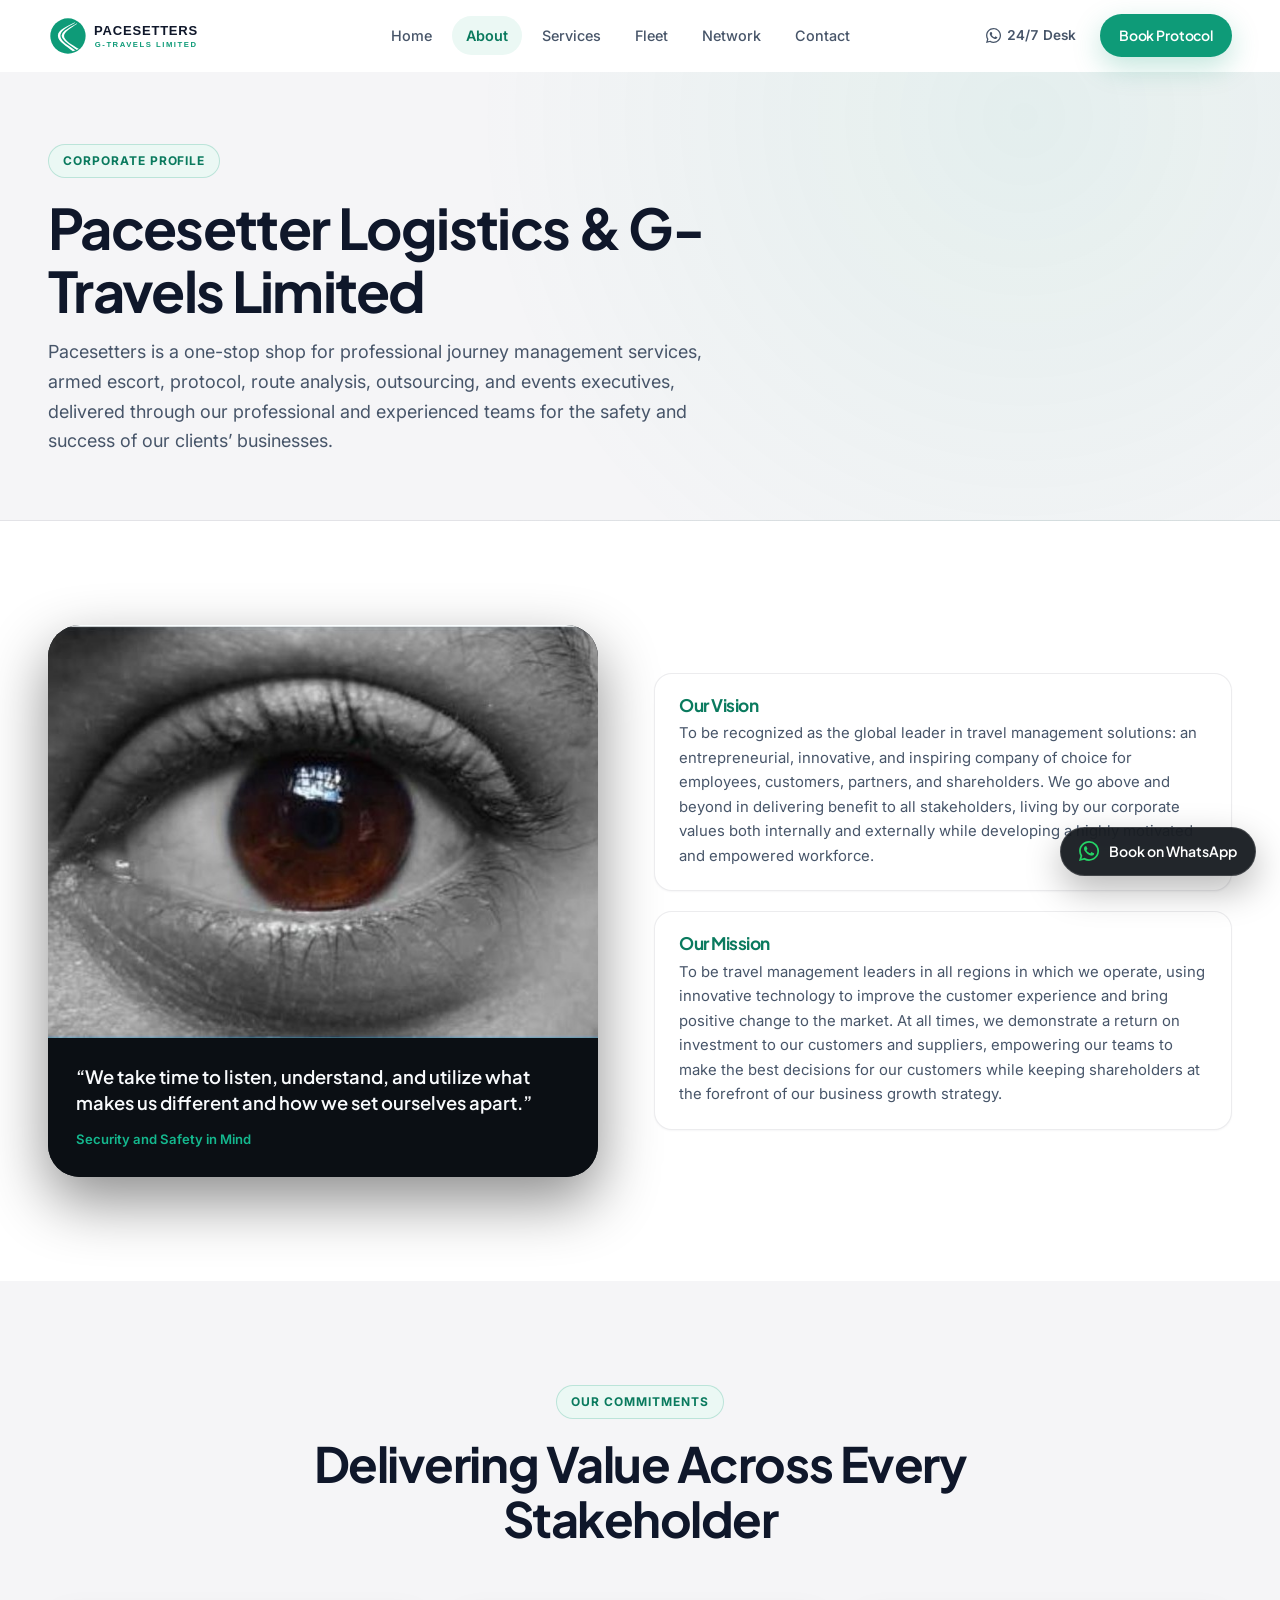
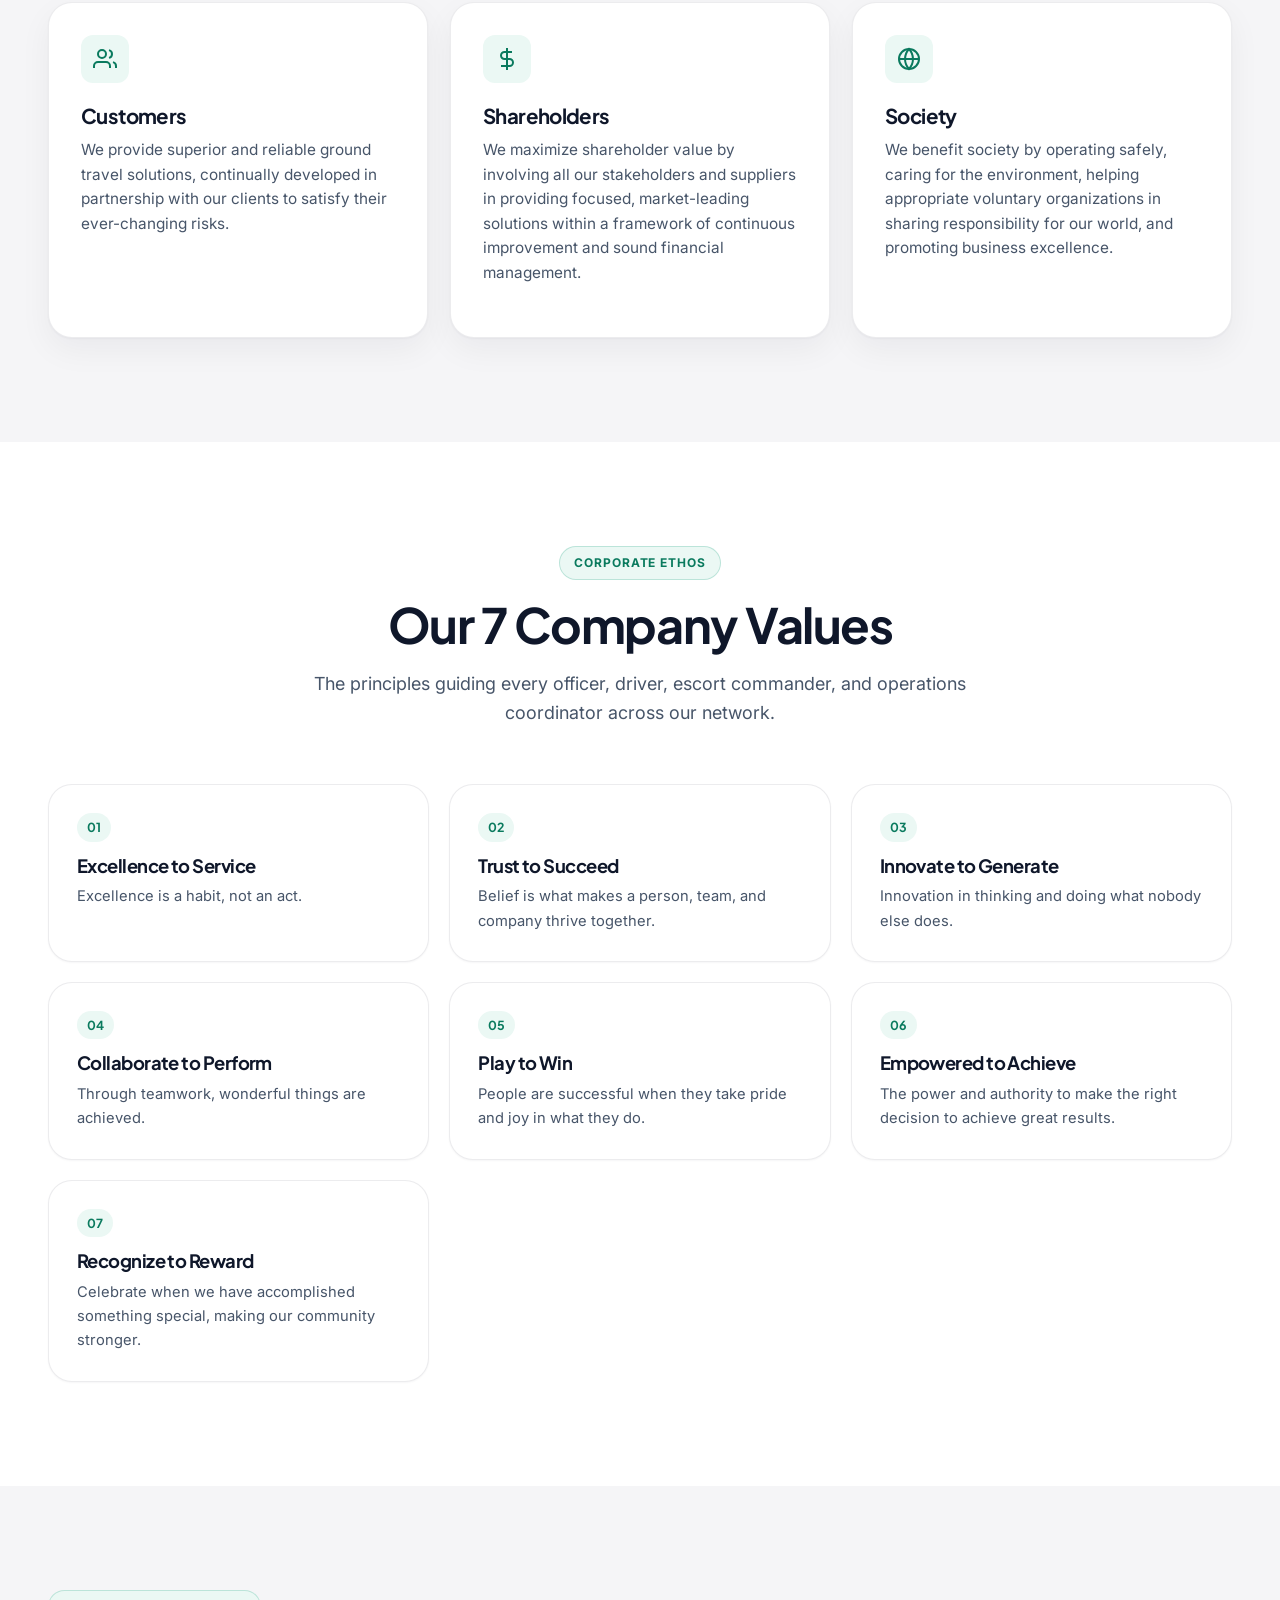
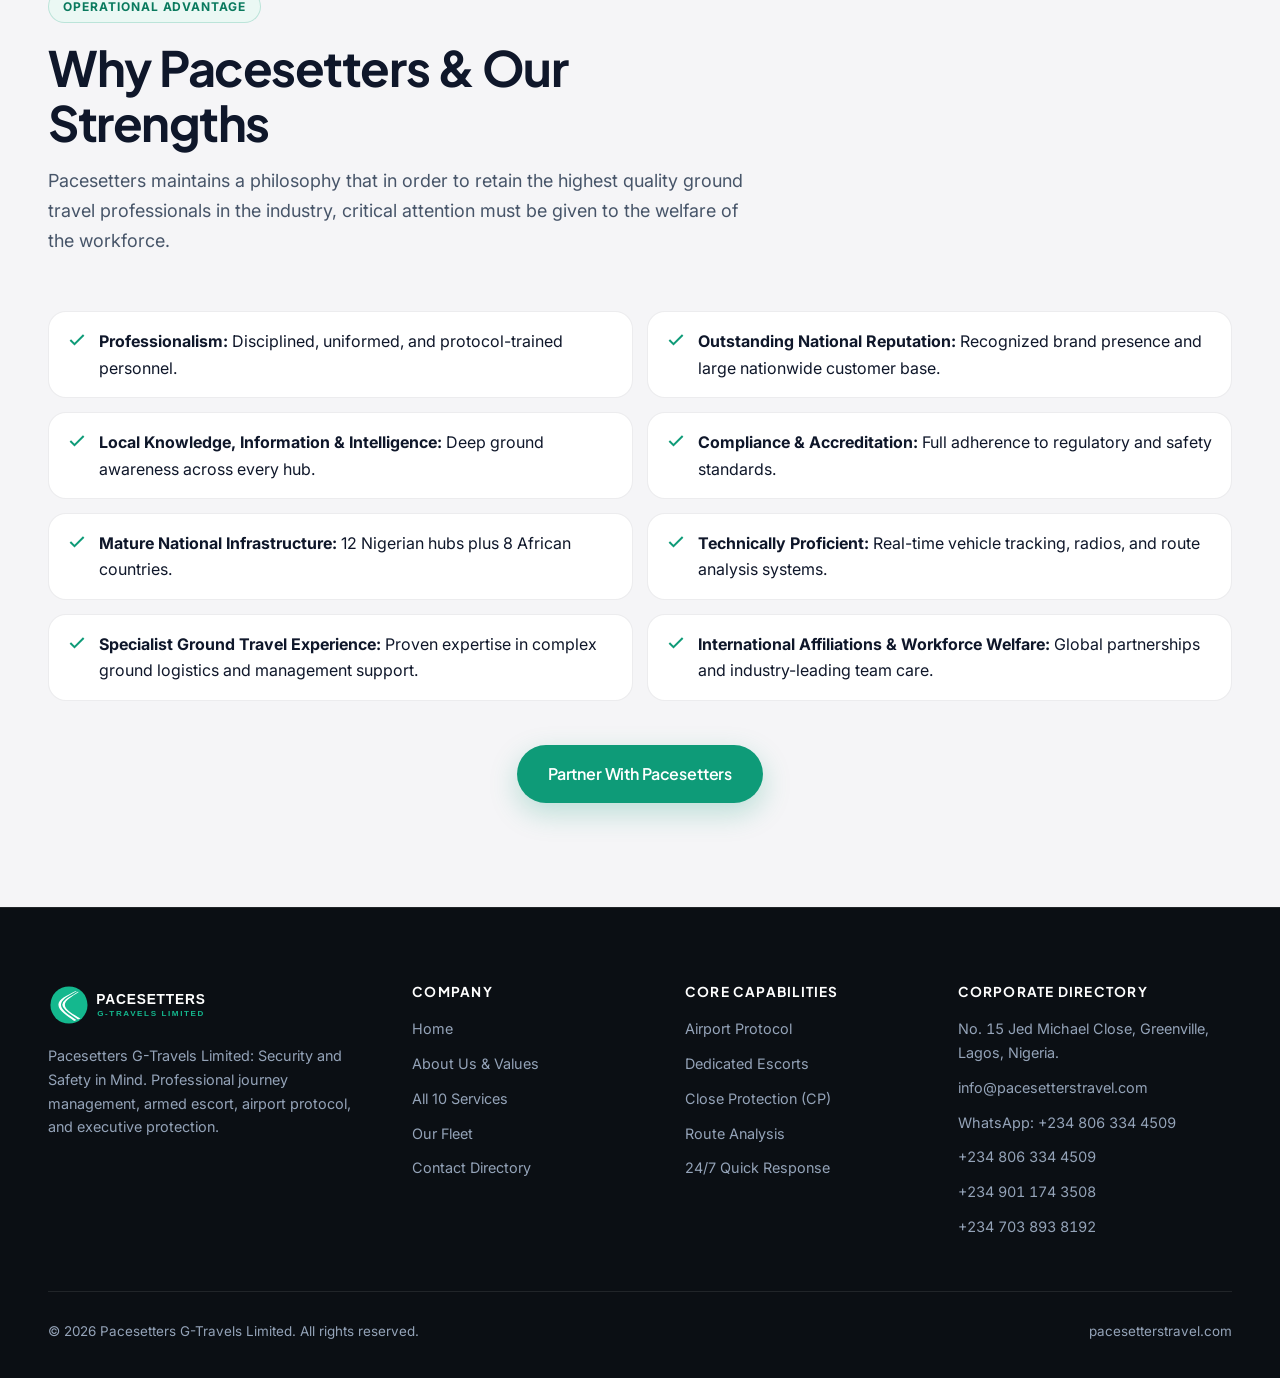
==== about.html @ 724a134c "Redesign Pacesetters G-Travels website with PDF brand assets and WhatsApp booking" ====
<!DOCTYPE html>
<html lang="en">
<head>
  <meta charset="UTF-8">
  <meta name="viewport" content="width=device-width, initial-scale=1.0">
  <title>About Us | Pacesetters G-Travels Limited</title>
  <meta name="description" content="Learn about Pacesetter Logistics & G-Travels Limited: our vision, mission, 7 company values, core strengths, and commitment to customers, shareholders, and society.">

  <link rel="preconnect" href="https://fonts.googleapis.com">
  <link rel="preconnect" href="https://fonts.gstatic.com" crossorigin>
  <link href="https://fonts.googleapis.com/css2?family=Inter:wght@400;500;600;700&family=Plus+Jakarta+Sans:wght@500;600;700;800&display=swap" rel="stylesheet">

  <link rel="stylesheet" href="style.css">
  <link rel="icon" type="image/svg+xml" href="assets/images/logo-mark.svg">
</head>
<body>

  <!-- STICKY FROSTED-GLASS NAVIGATION -->
  <header class="site-header" id="site-header">
    <div class="container nav-inner">
      <a href="index.html" class="nav-logo" aria-label="Pacesetters G-Travels Limited Home">
        <img src="assets/images/logo.svg" alt="Pacesetters G-Travels Limited" height="40">
      </a>

      <ul class="nav-menu" aria-label="Primary Navigation">
        <li><a href="index.html" class="nav-link">Home</a></li>
        <li><a href="about.html" class="nav-link active">About</a></li>
        <li><a href="services.html" class="nav-link">Services</a></li>
        <li><a href="index.html#fleet" class="nav-link">Fleet</a></li>
        <li><a href="index.html#network" class="nav-link">Network</a></li>
        <li><a href="contact.html" class="nav-link">Contact</a></li>
      </ul>

      <div class="nav-actions">
        <a href="https://wa.me/2348063344509?text=Hello%20Pacesetters%20G-Travels%2C%20I%20would%20like%20to%20book%20a%20journey%20or%20protocol%20service." target="_blank" rel="noopener noreferrer" class="nav-phone tabular-nums" aria-label="Message 24/7 Desk on WhatsApp">
          <svg width="15" height="15" viewBox="0 0 24 24" fill="currentColor" aria-hidden="true"><path d="M20.52 3.48A11.86 11.86 0 0 0 12.06 0C5.46 0 .1 5.36.1 11.96c0 2.1.55 4.16 1.6 5.97L0 24l6.24-1.64a11.94 11.94 0 0 0 5.82 1.49h.01c6.6 0 11.96-5.36 11.96-11.96 0-3.2-1.25-6.2-3.51-8.41ZM12.07 21.8h-.01a9.9 9.9 0 0 1-5.04-1.38l-.36-.21-3.7.97.99-3.61-.24-.37a9.86 9.86 0 0 1-1.52-5.24c0-5.46 4.44-9.9 9.9-9.9 2.64 0 5.13 1.03 7 2.9a9.83 9.83 0 0 1 2.9 7c0 5.46-4.45 9.9-9.92 9.9Zm5.43-7.42c-.3-.15-1.76-.87-2.04-.97-.27-.1-.47-.15-.67.15-.2.3-.77.97-.94 1.17-.17.2-.35.22-.65.07-.3-.15-1.26-.46-2.4-1.48-.89-.79-1.48-1.77-1.66-2.07-.17-.3-.02-.46.13-.61.14-.14.3-.35.45-.52.15-.18.2-.3.3-.5.1-.2.05-.37-.02-.52-.08-.15-.67-1.62-.92-2.22-.24-.58-.49-.5-.67-.51h-.57c-.2 0-.52.08-.8.37-.27.3-1.04 1.02-1.04 2.48s1.07 2.88 1.22 3.08c.15.2 2.1 3.2 5.08 4.49.71.3 1.26.49 1.69.62.71.23 1.36.2 1.87.12.57-.09 1.76-.72 2.01-1.41.25-.7.25-1.3.17-1.42-.07-.12-.27-.2-.57-.35Z"/></svg>
          <span>24/7 Desk</span>
        </a>
        <a href="contact.html#concierge" class="btn btn-primary btn-sm">Book Protocol</a>
        <button class="nav-toggle" id="nav-toggle" aria-label="Open menu" aria-expanded="false">
          <svg width="22" height="22" viewBox="0 0 24 24" fill="none" stroke="currentColor" stroke-width="2"><line x1="3" y1="6" x2="21" y2="6"/><line x1="3" y1="12" x2="21" y2="12"/><line x1="3" y1="18" x2="21" y2="18"/></svg>
        </button>
      </div>
    </div>
  </header>

  <div class="mobile-drawer" id="mobile-drawer" aria-label="Mobile Navigation">
    <ul class="mobile-nav-list">
      <li><a href="index.html">Home <span>&rarr;</span></a></li>
      <li><a href="about.html" class="active">About Us <span>&rarr;</span></a></li>
      <li><a href="services.html">All 10 Services <span>&rarr;</span></a></li>
      <li><a href="index.html#fleet">Our Fleet <span>&rarr;</span></a></li>
      <li><a href="index.html#network">Global Network <span>&rarr;</span></a></li>
      <li><a href="contact.html">Contact Directory <span>&rarr;</span></a></li>
    </ul>
    <div class="mobile-drawer-footer">
      <a href="contact.html#concierge" class="btn btn-primary btn-lg">Plan Your Journey</a>
      <a href="tel:+2348063344509" class="btn btn-secondary btn-lg tabular-nums">Call +234 806 334 4509</a>
    </div>
  </div>

  <main>
    <!-- PAGE HERO -->
    <section class="page-hero">
      <div class="container">
        <span class="eyebrow">Corporate Profile</span>
        <h1>Pacesetter Logistics &amp; G-Travels Limited</h1>
        <p>
          Pacesetters is a one-stop shop for professional journey management services, armed escort, protocol, route analysis, outsourcing, and events executives, delivered through our professional and experienced teams for the safety and success of our clients’ businesses.
        </p>
      </div>
    </section>

    <!-- VISION & MISSION SPLIT -->
    <section class="section">
      <div class="container editorial-split">
        <div class="vision-card reveal">
          <img src="assets/images/pdf/vision-eye.jpg" alt="Vigilance and Attention to Detail">
          <div class="vision-caption">
            <blockquote>“We take time to listen, understand, and utilize what makes us different and how we set ourselves apart.”</blockquote>
            <span>Security and Safety in Mind</span>
          </div>
        </div>

        <div class="pillars-list" style="margin-top:0;">
          <div class="pillar-item reveal">
            <h3>Our Vision</h3>
            <p>
              To be recognized as the global leader in travel management solutions: an entrepreneurial, innovative, and inspiring company of choice for employees, customers, partners, and shareholders. We go above and beyond in delivering benefit to all stakeholders, living by our corporate values both internally and externally while developing a highly motivated and empowered workforce.
            </p>
          </div>
          <div class="pillar-item reveal">
            <h3>Our Mission</h3>
            <p>
              To be travel management leaders in all regions in which we operate, using innovative technology to improve the customer experience and bring positive change to the market. At all times, we demonstrate a return on investment to our customers and suppliers, empowering our teams to make the best decisions for our customers while keeping shareholders at the forefront of our business growth strategy.
            </p>
          </div>
        </div>
      </div>
    </section>

    <!-- STAKEHOLDER COMMITMENTS -->
    <section class="section section-alabaster">
      <div class="container">
        <div class="section-header centered reveal">
          <span class="eyebrow">Our Commitments</span>
          <h2 class="section-title">Delivering Value Across Every Stakeholder</h2>
        </div>

        <div class="bento-grid">
          <article class="bento-card reveal">
            <div>
              <div class="bento-icon" aria-hidden="true">
                <svg width="24" height="24" viewBox="0 0 24 24" fill="none" stroke="currentColor" stroke-width="2"><path d="M17 21v-2a4 4 0 0 0-4-4H5a4 4 0 0 0-4 4v2"/><circle cx="9" cy="7" r="4"/><path d="M23 21v-2a4 4 0 0 0-3-3.87"/><path d="M16 3.13a4 4 0 0 1 0 7.75"/></svg>
              </div>
              <h3>Customers</h3>
              <p>
                We provide superior and reliable ground travel solutions, continually developed in partnership with our clients to satisfy their ever-changing risks.
              </p>
            </div>
          </article>

          <article class="bento-card reveal">
            <div>
              <div class="bento-icon" aria-hidden="true">
                <svg width="24" height="24" viewBox="0 0 24 24" fill="none" stroke="currentColor" stroke-width="2"><line x1="12" y1="1" x2="12" y2="23"/><path d="M17 5H9.5a3.5 3.5 0 0 0 0 7h5a3.5 3.5 0 0 1 0 7H6"/></svg>
              </div>
              <h3>Shareholders</h3>
              <p>
                We maximize shareholder value by involving all our stakeholders and suppliers in providing focused, market-leading solutions within a framework of continuous improvement and sound financial management.
              </p>
            </div>
          </article>

          <article class="bento-card reveal">
            <div>
              <div class="bento-icon" aria-hidden="true">
                <svg width="24" height="24" viewBox="0 0 24 24" fill="none" stroke="currentColor" stroke-width="2"><circle cx="12" cy="12" r="10"/><line x1="2" y1="12" x2="22" y2="12"/><path d="M12 2a15.3 15.3 0 0 1 4 10 15.3 15.3 0 0 1-4 10 15.3 15.3 0 0 1-4-10 15.3 15.3 0 0 1 4-10z"/></svg>
              </div>
              <h3>Society</h3>
              <p>
                We benefit society by operating safely, caring for the environment, helping appropriate voluntary organizations in sharing responsibility for our world, and promoting business excellence.
              </p>
            </div>
          </article>
        </div>
      </div>
    </section>

    <!-- OUR 7 COMPANY VALUES -->
    <section class="section">
      <div class="container">
        <div class="section-header centered reveal">
          <span class="eyebrow">Corporate Ethos</span>
          <h2 class="section-title">Our 7 Company Values</h2>
          <p class="section-lead">
            The principles guiding every officer, driver, escort commander, and operations coordinator across our network.
          </p>
        </div>

        <div class="values-grid">
          <div class="value-card reveal">
            <span class="value-num">01</span>
            <h3>Excellence to Service</h3>
            <p>Excellence is a habit, not an act.</p>
          </div>
          <div class="value-card reveal">
            <span class="value-num">02</span>
            <h3>Trust to Succeed</h3>
            <p>Belief is what makes a person, team, and company thrive together.</p>
          </div>
          <div class="value-card reveal">
            <span class="value-num">03</span>
            <h3>Innovate to Generate</h3>
            <p>Innovation in thinking and doing what nobody else does.</p>
          </div>
          <div class="value-card reveal">
            <span class="value-num">04</span>
            <h3>Collaborate to Perform</h3>
            <p>Through teamwork, wonderful things are achieved.</p>
          </div>
          <div class="value-card reveal">
            <span class="value-num">05</span>
            <h3>Play to Win</h3>
            <p>People are successful when they take pride and joy in what they do.</p>
          </div>
          <div class="value-card reveal">
            <span class="value-num">06</span>
            <h3>Empowered to Achieve</h3>
            <p>The power and authority to make the right decision to achieve great results.</p>
          </div>
          <div class="value-card reveal">
            <span class="value-num">07</span>
            <h3>Recognize to Reward</h3>
            <p>Celebrate when we have accomplished something special, making our community stronger.</p>
          </div>
        </div>
      </div>
    </section>

    <!-- OUR STRENGTHS & WHY PACESETTERS -->
    <section class="section section-alabaster">
      <div class="container">
        <div class="section-header reveal">
          <span class="eyebrow">Operational Advantage</span>
          <h2 class="section-title">Why Pacesetters &amp; Our Strengths</h2>
          <p class="section-lead">
            Pacesetters maintains a philosophy that in order to retain the highest quality ground travel professionals in the industry, critical attention must be given to the welfare of the workforce.
          </p>
        </div>

        <div class="checklist-grid">
          <div class="check-item reveal">
            <svg width="20" height="20" viewBox="0 0 24 24" fill="none" stroke="currentColor" stroke-width="2.4"><polyline points="20 6 9 17 4 12"/></svg>
            <div><strong>Professionalism:</strong> Disciplined, uniformed, and protocol-trained personnel.</div>
          </div>
          <div class="check-item reveal">
            <svg width="20" height="20" viewBox="0 0 24 24" fill="none" stroke="currentColor" stroke-width="2.4"><polyline points="20 6 9 17 4 12"/></svg>
            <div><strong>Outstanding National Reputation:</strong> Recognized brand presence and large nationwide customer base.</div>
          </div>
          <div class="check-item reveal">
            <svg width="20" height="20" viewBox="0 0 24 24" fill="none" stroke="currentColor" stroke-width="2.4"><polyline points="20 6 9 17 4 12"/></svg>
            <div><strong>Local Knowledge, Information &amp; Intelligence:</strong> Deep ground awareness across every hub.</div>
          </div>
          <div class="check-item reveal">
            <svg width="20" height="20" viewBox="0 0 24 24" fill="none" stroke="currentColor" stroke-width="2.4"><polyline points="20 6 9 17 4 12"/></svg>
            <div><strong>Compliance &amp; Accreditation:</strong> Full adherence to regulatory and safety standards.</div>
          </div>
          <div class="check-item reveal">
            <svg width="20" height="20" viewBox="0 0 24 24" fill="none" stroke="currentColor" stroke-width="2.4"><polyline points="20 6 9 17 4 12"/></svg>
            <div><strong>Mature National Infrastructure:</strong> 12 Nigerian hubs plus 8 African countries.</div>
          </div>
          <div class="check-item reveal">
            <svg width="20" height="20" viewBox="0 0 24 24" fill="none" stroke="currentColor" stroke-width="2.4"><polyline points="20 6 9 17 4 12"/></svg>
            <div><strong>Technically Proficient:</strong> Real-time vehicle tracking, radios, and route analysis systems.</div>
          </div>
          <div class="check-item reveal">
            <svg width="20" height="20" viewBox="0 0 24 24" fill="none" stroke="currentColor" stroke-width="2.4"><polyline points="20 6 9 17 4 12"/></svg>
            <div><strong>Specialist Ground Travel Experience:</strong> Proven expertise in complex ground logistics and management support.</div>
          </div>
          <div class="check-item reveal">
            <svg width="20" height="20" viewBox="0 0 24 24" fill="none" stroke="currentColor" stroke-width="2.4"><polyline points="20 6 9 17 4 12"/></svg>
            <div><strong>International Affiliations &amp; Workforce Welfare:</strong> Global partnerships and industry-leading team care.</div>
          </div>
        </div>

        <div class="section-cta-row">
          <a href="contact.html#concierge" class="btn btn-primary btn-lg">Partner With Pacesetters</a>
        </div>
      </div>
    </section>
  </main>

  <!-- FOOTER -->
  <footer class="site-footer">
    <div class="container">
      <div class="footer-grid">
        <div class="footer-brand">
          <img src="assets/images/logo-white.svg" alt="Pacesetters G-Travels Limited" height="42">
          <p>
            Pacesetters G-Travels Limited: Security and Safety in Mind. Professional journey management, armed escort, airport protocol, and executive protection.
          </p>
        </div>
        <div class="footer-col">
          <h4>Company</h4>
          <ul class="footer-links">
            <li><a href="index.html">Home</a></li>
            <li><a href="about.html">About Us &amp; Values</a></li>
            <li><a href="services.html">All 10 Services</a></li>
            <li><a href="index.html#fleet">Our Fleet</a></li>
            <li><a href="contact.html">Contact Directory</a></li>
          </ul>
        </div>
        <div class="footer-col">
          <h4>Core Capabilities</h4>
          <ul class="footer-links">
            <li><a href="services.html#meet-greet">Airport Protocol</a></li>
            <li><a href="services.html#dedicated">Dedicated Escorts</a></li>
            <li><a href="services.html#close-protection">Close Protection (CP)</a></li>
            <li><a href="services.html#route-analysis">Route Analysis</a></li>
            <li><a href="services.html#emergency">24/7 Quick Response</a></li>
          </ul>
        </div>
        <div class="footer-col">
          <h4>Corporate Directory</h4>
          <ul class="footer-links tabular-nums">
            <li>No. 15 Jed Michael Close, Greenville, Lagos, Nigeria.</li>
            <li><a href="mailto:info@pacesetterstravel.com">info@pacesetterstravel.com</a></li>
            <li><a href="https://wa.me/2348063344509?text=Hello%20Pacesetters%20G-Travels%2C%20I%20would%20like%20to%20book%20a%20journey%20or%20protocol%20service." target="_blank" rel="noopener noreferrer">WhatsApp: +234 806 334 4509</a></li>
            <li><a href="tel:+2348063344509">+234 806 334 4509</a></li>
            <li><a href="tel:+2349011743508">+234 901 174 3508</a></li>
            <li><a href="tel:+2347038938192">+234 703 893 8192</a></li>
          </ul>
        </div>
      </div>
      <div class="footer-bottom">
        <span>&copy; 2026 Pacesetters G-Travels Limited. All rights reserved.</span>
        <span>pacesetterstravel.com</span>
      </div>
    </div>
  </footer>

  <a href="https://wa.me/2348063344509?text=Hello%20Pacesetters%20G-Travels%2C%20I%20would%20like%20to%20book%20a%20journey%20or%20protocol%20service." target="_blank" rel="noopener noreferrer" class="whatsapp-float" aria-label="Book via WhatsApp on +234 806 334 4509">
    <svg width="20" height="20" viewBox="0 0 24 24" fill="currentColor" aria-hidden="true"><path d="M20.52 3.48A11.86 11.86 0 0 0 12.06 0C5.46 0 .1 5.36.1 11.96c0 2.1.55 4.16 1.6 5.97L0 24l6.24-1.64a11.94 11.94 0 0 0 5.82 1.49h.01c6.6 0 11.96-5.36 11.96-11.96 0-3.2-1.25-6.2-3.51-8.41ZM12.07 21.8h-.01a9.9 9.9 0 0 1-5.04-1.38l-.36-.21-3.7.97.99-3.61-.24-.37a9.86 9.86 0 0 1-1.52-5.24c0-5.46 4.44-9.9 9.9-9.9 2.64 0 5.13 1.03 7 2.9a9.83 9.83 0 0 1 2.9 7c0 5.46-4.45 9.9-9.92 9.9Zm5.43-7.42c-.3-.15-1.76-.87-2.04-.97-.27-.1-.47-.15-.67.15-.2.3-.77.97-.94 1.17-.17.2-.35.22-.65.07-.3-.15-1.26-.46-2.4-1.48-.89-.79-1.48-1.77-1.66-2.07-.17-.3-.02-.46.13-.61.14-.14.3-.35.45-.52.15-.18.2-.3.3-.5.1-.2.05-.37-.02-.52-.08-.15-.67-1.62-.92-2.22-.24-.58-.49-.5-.67-.51h-.57c-.2 0-.52.08-.8.37-.27.3-1.04 1.02-1.04 2.48s1.07 2.88 1.22 3.08c.15.2 2.1 3.2 5.08 4.49.71.3 1.26.49 1.69.62.71.23 1.36.2 1.87.12.57-.09 1.76-.72 2.01-1.41.25-.7.25-1.3.17-1.42-.07-.12-.27-.2-.57-.35Z"/></svg>
    <span>Book on WhatsApp</span>
  </a>

  <script src="app.js"></script>
</body>
</html>
---- style.css ----
/* ==========================================================================
   PACESETTERS G-TRAVELS LIMITED - FLAGSHIP DESIGN SYSTEM
   Apple × Google Design Philosophy: Clarity, Deference, Precision, Depth
   ========================================================================== */

:root {
  /* Light Surfaces */
  --bg-white: #ffffff;
  --bg-alabaster: #f5f5f7;
  --bg-subtle: #f8fafc;
  --bg-card: #ffffff;

  /* Dark Obsidian Surfaces (Fleet Showroom & Footer) */
  --bg-obsidian: #0b0f14;
  --bg-obsidian-elevated: #121821;
  --bg-obsidian-card: #151c27;

  /* Signature Pacesetters Emerald Teal (from Brand Emblem) */
  --brand: #0e9b78;
  --brand-dark: #0a7a5e;
  --brand-deeper: #064e3b;
  --brand-light: #14b88e;
  --brand-tint: #ebf8f4;
  --brand-tint-strong: #d5f2e9;
  --brand-border: rgba(14, 155, 120, 0.22);
  --brand-glow: rgba(14, 155, 120, 0.18);

  /* Ink & Typography */
  --ink-primary: #0f172a;
  --ink-secondary: #475569;
  --ink-muted: #64748b;
  --ink-on-dark: #f8fafc;
  --ink-on-dark-muted: #94a3b8;

  /* Hairlines & Borders */
  --border-light: rgba(15, 23, 42, 0.08);
  --border-light-strong: rgba(15, 23, 42, 0.14);
  --border-dark: rgba(255, 255, 255, 0.09);
  --border-dark-strong: rgba(255, 255, 255, 0.16);

  /* Typography Stacks */
  --font-display: 'Plus Jakarta Sans', -apple-system, BlinkMacSystemFont, 'SF Pro Display', 'Segoe UI', sans-serif;
  --font-sans: 'Inter', -apple-system, BlinkMacSystemFont, 'SF Pro Text', 'Segoe UI', sans-serif;

  /* Layout & Radii */
  --container-max: 1240px;
  --nav-height: 72px;
  --radius-xs: 8px;
  --radius-sm: 12px;
  --radius-md: 18px;
  --radius-lg: 24px;
  --radius-xl: 32px;
  --radius-pill: 9999px;

  /* Elevation Shadows */
  --shadow-xs: 0 1px 2px rgba(15, 23, 42, 0.04);
  --shadow-card: 0 1px 2px rgba(15, 23, 42, 0.04), 0 12px 32px rgba(15, 23, 42, 0.05);
  --shadow-card-hover: 0 4px 12px rgba(15, 23, 42, 0.06), 0 24px 48px rgba(15, 23, 42, 0.09);
  --shadow-obsidian: 0 24px 60px rgba(0, 0, 0, 0.45);
  --shadow-brand: 0 10px 28px rgba(14, 155, 120, 0.25);

  /* Motion */
  --ease-apple: cubic-bezier(0.16, 1, 0.3, 1);
  --transition-fast: 0.18s var(--ease-apple);
  --transition-base: 0.32s var(--ease-apple);
  --transition-slow: 0.55s var(--ease-apple);
}

/* Reset & Base */
*,
*::before,
*::after {
  box-sizing: border-box;
  margin: 0;
  padding: 0;
}

html {
  scroll-behavior: smooth;
  font-size: 16px;
  background-color: var(--bg-white);
  color: var(--ink-primary);
  -webkit-font-smoothing: antialiased;
  -moz-osx-font-smoothing: grayscale;
  text-rendering: optimizeLegibility;
}

body {
  font-family: var(--font-sans);
  line-height: 1.65;
  color: var(--ink-primary);
  background-color: var(--bg-white);
  overflow-x: hidden;
}

body.modal-open,
body.nav-open {
  overflow: hidden;
}

img {
  display: block;
  max-width: 100%;
}

a {
  color: inherit;
  text-decoration: none;
}

button,
input,
select,
textarea {
  font-family: inherit;
}

h1, h2, h3, h4, h5 {
  font-family: var(--font-display);
  font-weight: 700;
  line-height: 1.12;
  letter-spacing: -0.03em;
  color: var(--ink-primary);
}

.tabular-nums {
  font-variant-numeric: tabular-nums;
}

.container {
  width: 100%;
  max-width: var(--container-max);
  margin: 0 auto;
  padding: 0 28px;
}

.section {
  padding: 104px 0;
  position: relative;
}

.section-alabaster {
  background-color: var(--bg-alabaster);
}

.section-obsidian {
  background-color: var(--bg-obsidian);
  color: var(--ink-on-dark);
}

.section-obsidian h1,
.section-obsidian h2,
.section-obsidian h3,
.section-obsidian h4 {
  color: var(--ink-on-dark);
}

/* Section Headers */
.section-header {
  max-width: 720px;
  margin-bottom: 56px;
}

.section-header.centered {
  margin-left: auto;
  margin-right: auto;
  text-align: center;
}

.eyebrow {
  display: inline-flex;
  align-items: center;
  gap: 8px;
  padding: 6px 14px;
  border-radius: var(--radius-pill);
  background-color: var(--brand-tint);
  border: 1px solid var(--brand-border);
  color: var(--brand-dark);
  font-size: 0.75rem;
  font-weight: 700;
  letter-spacing: 0.08em;
  text-transform: uppercase;
  margin-bottom: 18px;
}

.section-obsidian .eyebrow {
  background-color: rgba(20, 184, 142, 0.12);
  border-color: rgba(20, 184, 142, 0.28);
  color: var(--brand-light);
}

.eyebrow-dot {
  width: 7px;
  height: 7px;
  border-radius: 50%;
  background-color: var(--brand);
  box-shadow: 0 0 0 3px rgba(14, 155, 120, 0.2);
}

.section-title {
  font-size: clamp(2rem, 3.8vw, 3.1rem);
  margin-bottom: 16px;
}

.section-lead {
  font-size: 1.125rem;
  line-height: 1.65;
  color: var(--ink-secondary);
}

.section-obsidian .section-lead {
  color: var(--ink-on-dark-muted);
}

/* Buttons */
.btn {
  display: inline-flex;
  align-items: center;
  justify-content: center;
  gap: 9px;
  font-family: var(--font-display);
  font-weight: 600;
  font-size: 0.95rem;
  letter-spacing: -0.01em;
  padding: 13px 24px;
  border-radius: var(--radius-pill);
  border: 1px solid transparent;
  cursor: pointer;
  transition: transform var(--transition-fast), background-color var(--transition-fast), box-shadow var(--transition-fast), border-color var(--transition-fast), color var(--transition-fast);
  white-space: nowrap;
}

.btn:active {
  transform: scale(0.98);
}

.btn-sm {
  padding: 9px 18px;
  font-size: 0.875rem;
}

.btn-lg {
  padding: 15px 30px;
  font-size: 1rem;
}

.btn-primary {
  background-color: var(--brand);
  color: #ffffff;
  box-shadow: var(--shadow-brand);
}

.btn-primary:hover {
  background-color: var(--brand-dark);
  transform: translateY(-1px);
  box-shadow: 0 14px 32px rgba(14, 155, 120, 0.32);
}

.btn-secondary {
  background-color: var(--bg-white);
  color: var(--ink-primary);
  border-color: var(--border-light-strong);
  box-shadow: var(--shadow-xs);
}

.btn-secondary:hover {
  background-color: var(--bg-alabaster);
  border-color: rgba(15, 23, 42, 0.24);
  transform: translateY(-1px);
}

.btn-ghost-dark {
  background-color: rgba(255, 255, 255, 0.08);
  color: #ffffff;
  border-color: rgba(255, 255, 255, 0.16);
}

.btn-ghost-dark:hover {
  background-color: rgba(255, 255, 255, 0.14);
  border-color: rgba(255, 255, 255, 0.28);
}

/* ==========================================================================
   APPLE FROSTED-GLASS NAVIGATION
   ========================================================================== */
.site-header {
  position: sticky;
  top: 0;
  z-index: 900;
  height: var(--nav-height);
  background-color: rgba(255, 255, 255, 0.82);
  backdrop-filter: blur(20px) saturate(180%);
  -webkit-backdrop-filter: blur(20px) saturate(180%);
  border-bottom: 1px solid transparent;
  transition: background-color var(--transition-base), border-color var(--transition-base), box-shadow var(--transition-base);
}

.site-header.scrolled {
  background-color: rgba(255, 255, 255, 0.92);
  border-bottom-color: var(--border-light);
  box-shadow: 0 4px 24px rgba(15, 23, 42, 0.04);
}

.nav-inner {
  height: 100%;
  display: flex;
  align-items: center;
  justify-content: space-between;
  gap: 24px;
}

.nav-logo {
  display: inline-flex;
  align-items: center;
  flex-shrink: 0;
}

.nav-logo img {
  height: 40px;
  width: auto;
}

.nav-menu {
  display: flex;
  align-items: center;
  list-style: none;
  gap: 6px;
}

.nav-link {
  display: inline-flex;
  align-items: center;
  padding: 8px 14px;
  border-radius: var(--radius-pill);
  font-size: 0.9rem;
  font-weight: 500;
  color: var(--ink-secondary);
  transition: color var(--transition-fast), background-color var(--transition-fast);
}

.nav-link:hover {
  color: var(--ink-primary);
  background-color: rgba(15, 23, 42, 0.04);
}

.nav-link.active {
  color: var(--brand-dark);
  background-color: var(--brand-tint);
  font-weight: 600;
}

.nav-actions {
  display: flex;
  align-items: center;
  gap: 12px;
}

.nav-phone {
  display: inline-flex;
  align-items: center;
  gap: 6px;
  font-size: 0.85rem;
  font-weight: 600;
  color: var(--ink-secondary);
  padding: 8px 12px;
  border-radius: var(--radius-pill);
  transition: color var(--transition-fast), background-color var(--transition-fast);
}

.nav-phone:hover {
  color: var(--brand-dark);
  background-color: var(--brand-tint);
}

.nav-toggle {
  display: none;
  width: 42px;
  height: 42px;
  border-radius: var(--radius-sm);
  border: 1px solid var(--border-light-strong);
  background: var(--bg-white);
  color: var(--ink-primary);
  align-items: center;
  justify-content: center;
  cursor: pointer;
}

/* Mobile Drawer */
.mobile-drawer {
  display: none;
  position: fixed;
  inset: var(--nav-height) 0 0 0;
  z-index: 890;
  background-color: rgba(255, 255, 255, 0.98);
  backdrop-filter: blur(24px);
  padding: 28px;
  flex-direction: column;
  justify-content: space-between;
  border-top: 1px solid var(--border-light);
}

.mobile-drawer.open {
  display: flex;
}

.mobile-nav-list {
  list-style: none;
  display: flex;
  flex-direction: column;
  gap: 8px;
}

.mobile-nav-list a {
  display: flex;
  align-items: center;
  justify-content: space-between;
  padding: 16px 18px;
  border-radius: var(--radius-md);
  font-family: var(--font-display);
  font-size: 1.2rem;
  font-weight: 600;
  color: var(--ink-primary);
  background-color: var(--bg-alabaster);
}

.mobile-nav-list a.active {
  background-color: var(--brand-tint);
  color: var(--brand-dark);
}

.mobile-drawer-footer {
  display: flex;
  flex-direction: column;
  gap: 12px;
  padding-top: 20px;
  border-top: 1px solid var(--border-light);
}

/* ==========================================================================
   HERO SECTION (HOME)
   ========================================================================== */
.hero {
  padding: 64px 0 88px;
  background: radial-gradient(circle at 82% 20%, rgba(14, 155, 120, 0.08) 0%, rgba(255, 255, 255, 0) 52%),
              linear-gradient(180deg, #ffffff 0%, #f9fbfb 100%);
  border-bottom: 1px solid var(--border-light);
  overflow: hidden;
}

.hero-grid {
  display: grid;
  grid-template-columns: 1.08fr 0.92fr;
  gap: 56px;
  align-items: center;
}

.hero-title {
  font-size: clamp(2.75rem, 5.2vw, 4.4rem);
  font-weight: 800;
  letter-spacing: -0.04em;
  line-height: 1.04;
  margin-bottom: 22px;
  color: var(--ink-primary);
}

.hero-title .accent {
  color: var(--brand);
}

.hero-subtitle {
  font-size: 1.18rem;
  line-height: 1.65;
  color: var(--ink-secondary);
  max-width: 560px;
  margin-bottom: 34px;
}

.hero-actions {
  display: flex;
  flex-wrap: wrap;
  gap: 14px;
  margin-bottom: 44px;
}

.hero-metrics {
  display: grid;
  grid-template-columns: repeat(4, minmax(0, 1fr));
  gap: 20px;
  padding-top: 28px;
  border-top: 1px solid var(--border-light);
}

.metric-value {
  display: block;
  font-family: var(--font-display);
  font-size: 1.65rem;
  font-weight: 800;
  letter-spacing: -0.03em;
  color: var(--ink-primary);
}

.metric-label {
  display: block;
  font-size: 0.8rem;
  font-weight: 500;
  color: var(--ink-muted);
  margin-top: 2px;
}

/* Hero Visual Showcase */
.hero-stage {
  position: relative;
  border-radius: var(--radius-xl);
  background: radial-gradient(circle at 50% 35%, #126b55 0%, #0b2922 48%, #0b0f14 100%);
  min-height: 540px;
  display: flex;
  align-items: flex-end;
  justify-content: center;
  overflow: hidden;
  box-shadow: var(--shadow-obsidian);
  border: 1px solid rgba(255, 255, 255, 0.12);
}

.hero-stage::before {
  content: '';
  position: absolute;
  inset: 0;
  background: radial-gradient(circle at 75% 18%, rgba(20, 184, 142, 0.25), transparent 55%);
  pointer-events: none;
}

.hero-stage-img {
  position: relative;
  z-index: 2;
  width: 96%;
  max-height: 510px;
  object-fit: contain;
  object-position: bottom center;
  filter: drop-shadow(0 18px 36px rgba(0, 0, 0, 0.45));
}

.hero-stage-badge {
  position: absolute;
  top: 22px;
  left: 22px;
  z-index: 3;
  display: inline-flex;
  align-items: center;
  gap: 8px;
  padding: 8px 14px;
  border-radius: var(--radius-pill);
  background: rgba(11, 15, 20, 0.68);
  backdrop-filter: blur(14px);
  border: 1px solid rgba(255, 255, 255, 0.14);
  color: #ffffff;
  font-size: 0.78rem;
  font-weight: 600;
}

.hero-stage-chip {
  position: absolute;
  bottom: 20px;
  left: 20px;
  right: 20px;
  z-index: 3;
  display: flex;
  align-items: center;
  justify-content: space-between;
  gap: 16px;
  padding: 16px 20px;
  border-radius: var(--radius-md);
  background: rgba(11, 15, 20, 0.78);
  backdrop-filter: blur(18px) saturate(160%);
  border: 1px solid rgba(255, 255, 255, 0.14);
  color: #ffffff;
}

.hero-stage-chip h4 {
  color: #ffffff;
  font-size: 0.98rem;
  margin-bottom: 2px;
}

.hero-stage-chip p {
  font-size: 0.82rem;
  color: #cbd5e1;
}

.chip-status {
  padding: 6px 12px;
  border-radius: var(--radius-pill);
  background: rgba(20, 184, 142, 0.18);
  border: 1px solid rgba(20, 184, 142, 0.35);
  color: #6ee7b7;
  font-size: 0.75rem;
  font-weight: 700;
  white-space: nowrap;
}

/* ==========================================================================
   CLIENTELE STRIP
   ========================================================================== */
.clientele-bar {
  padding: 36px 0;
  background-color: var(--bg-alabaster);
  border-bottom: 1px solid var(--border-light);
}

.clientele-inner {
  display: flex;
  flex-direction: column;
  align-items: center;
  gap: 20px;
}

.clientele-label {
  font-size: 0.76rem;
  font-weight: 700;
  text-transform: uppercase;
  letter-spacing: 0.12em;
  color: var(--ink-muted);
}

.clientele-list {
  display: flex;
  flex-wrap: wrap;
  justify-content: center;
  gap: 12px 18px;
}

.client-pill {
  padding: 9px 18px;
  border-radius: var(--radius-pill);
  background-color: var(--bg-white);
  border: 1px solid var(--border-light);
  box-shadow: var(--shadow-xs);
  font-family: var(--font-display);
  font-size: 0.88rem;
  font-weight: 600;
  color: var(--ink-primary);
  letter-spacing: -0.01em;
}

/* ==========================================================================
   BENTO SERVICES GRID
   ========================================================================== */
.bento-grid {
  display: grid;
  grid-template-columns: repeat(12, minmax(0, 1fr));
  gap: 22px;
}

.bento-card {
  grid-column: span 4;
  background-color: var(--bg-white);
  border: 1px solid var(--border-light);
  border-radius: var(--radius-lg);
  padding: 32px;
  box-shadow: var(--shadow-card);
  display: flex;
  flex-direction: column;
  justify-content: space-between;
  transition: transform var(--transition-base), box-shadow var(--transition-base), border-color var(--transition-base);
}

.bento-card.span-6 {
  grid-column: span 6;
}

.bento-card.span-12 {
  grid-column: span 12;
}

.bento-card:hover {
  transform: translateY(-4px);
  box-shadow: var(--shadow-card-hover);
  border-color: var(--brand-border);
}

.bento-icon {
  width: 48px;
  height: 48px;
  border-radius: var(--radius-sm);
  background-color: var(--brand-tint);
  color: var(--brand-dark);
  display: inline-flex;
  align-items: center;
  justify-content: center;
  margin-bottom: 22px;
}

.bento-card h3 {
  font-size: 1.28rem;
  margin-bottom: 10px;
}

.bento-card p {
  font-size: 0.96rem;
  color: var(--ink-secondary);
  line-height: 1.6;
  margin-bottom: 20px;
}

.bento-points {
  list-style: none;
  display: flex;
  flex-direction: column;
  gap: 8px;
  margin-bottom: 24px;
}

.bento-points li {
  display: flex;
  align-items: flex-start;
  gap: 9px;
  font-size: 0.875rem;
  color: var(--ink-secondary);
}

.bento-points svg {
  color: var(--brand);
  flex-shrink: 0;
  margin-top: 3px;
}

.bento-footer {
  padding-top: 16px;
  border-top: 1px solid var(--border-light);
  display: flex;
  align-items: center;
  justify-content: space-between;
}

.text-link-btn {
  display: inline-flex;
  align-items: center;
  gap: 6px;
  background: none;
  border: none;
  color: var(--brand-dark);
  font-family: var(--font-display);
  font-size: 0.9rem;
  font-weight: 600;
  cursor: pointer;
  padding: 0;
  transition: gap var(--transition-fast), color var(--transition-fast);
}

.text-link-btn:hover {
  color: var(--brand);
  gap: 10px;
}

.section-cta-row {
  margin-top: 44px;
  display: flex;
  justify-content: center;
}

/* ==========================================================================
   OBSIDIAN FLEET SHOWROOM
   ========================================================================== */
.fleet-controls {
  display: flex;
  flex-wrap: wrap;
  justify-content: center;
  gap: 10px;
  margin-bottom: 42px;
}

.filter-pill {
  padding: 10px 20px;
  border-radius: var(--radius-pill);
  border: 1px solid var(--border-dark-strong);
  background-color: rgba(255, 255, 255, 0.04);
  color: var(--ink-on-dark-muted);
  font-family: var(--font-display);
  font-size: 0.88rem;
  font-weight: 600;
  cursor: pointer;
  transition: all var(--transition-fast);
}

.filter-pill:hover {
  color: #ffffff;
  background-color: rgba(255, 255, 255, 0.1);
}

.filter-pill.active {
  background-color: var(--brand);
  border-color: var(--brand);
  color: #ffffff;
  box-shadow: 0 8px 20px rgba(14, 155, 120, 0.3);
}

/* Light-surface filter pills (used on services.html) */
.filter-pill.light {
  border-color: var(--border-light-strong);
  background-color: var(--bg-white);
  color: var(--ink-secondary);
}

.filter-pill.light:hover {
  color: var(--ink-primary);
  background-color: var(--bg-alabaster);
}

.filter-pill.light.active {
  background-color: var(--brand);
  border-color: var(--brand);
  color: #ffffff;
}

.fleet-grid {
  display: grid;
  grid-template-columns: repeat(3, minmax(0, 1fr));
  gap: 24px;
}

.fleet-card {
  background-color: var(--bg-obsidian-card);
  border: 1px solid var(--border-dark);
  border-radius: var(--radius-lg);
  overflow: hidden;
  display: flex;
  flex-direction: column;
  transition: transform var(--transition-base), border-color var(--transition-base), box-shadow var(--transition-base);
}

.fleet-card:hover {
  transform: translateY(-4px);
  border-color: rgba(20, 184, 142, 0.45);
  box-shadow: 0 24px 48px rgba(0, 0, 0, 0.45);
}

.fleet-media {
  position: relative;
  aspect-ratio: 16 / 10;
  background-color: #0d1219;
  overflow: hidden;
  cursor: zoom-in;
}

.fleet-media img {
  width: 100%;
  height: 100%;
  object-fit: cover;
  object-position: center;
  transition: transform 0.6s var(--ease-apple);
}

.fleet-card:hover .fleet-media img {
  transform: scale(1.04);
}

.fleet-category-badge {
  position: absolute;
  top: 14px;
  left: 14px;
  padding: 5px 12px;
  border-radius: var(--radius-pill);
  background: rgba(11, 15, 20, 0.78);
  backdrop-filter: blur(10px);
  border: 1px solid rgba(255, 255, 255, 0.14);
  color: #e2e8f0;
  font-size: 0.72rem;
  font-weight: 600;
  letter-spacing: 0.04em;
  text-transform: uppercase;
}

.fleet-zoom-hint {
  position: absolute;
  bottom: 12px;
  right: 12px;
  width: 34px;
  height: 34px;
  border-radius: 50%;
  background: rgba(11, 15, 20, 0.72);
  border: 1px solid rgba(255, 255, 255, 0.16);
  color: #ffffff;
  display: flex;
  align-items: center;
  justify-content: center;
  opacity: 0;
  transition: opacity var(--transition-fast);
}

.fleet-media:hover .fleet-zoom-hint {
  opacity: 1;
}

.fleet-body {
  padding: 22px 24px 24px;
  display: flex;
  flex-direction: column;
  flex: 1;
  justify-content: space-between;
  gap: 16px;
}

.fleet-body h3 {
  font-size: 1.16rem;
  color: #ffffff;
  margin-bottom: 6px;
}

.fleet-body p {
  font-size: 0.88rem;
  color: var(--ink-on-dark-muted);
  line-height: 1.55;
}

.fleet-specs {
  display: flex;
  flex-wrap: wrap;
  gap: 6px;
}

.spec-tag {
  padding: 4px 10px;
  border-radius: var(--radius-xs);
  background: rgba(255, 255, 255, 0.06);
  border: 1px solid rgba(255, 255, 255, 0.08);
  color: #cbd5e1;
  font-size: 0.75rem;
  font-weight: 500;
}

.fleet-actions {
  display: flex;
  align-items: center;
  justify-content: space-between;
  padding-top: 14px;
  border-top: 1px solid var(--border-dark);
}

/* ==========================================================================
   NETWORK EXPLORER (NIGERIA & AFRICA)
   ========================================================================== */
.segmented-control {
  display: inline-flex;
  padding: 5px;
  border-radius: var(--radius-pill);
  background-color: var(--bg-alabaster);
  border: 1px solid var(--border-light);
  margin-bottom: 36px;
}

.segment-btn {
  padding: 11px 24px;
  border-radius: var(--radius-pill);
  border: none;
  background: transparent;
  color: var(--ink-secondary);
  font-family: var(--font-display);
  font-size: 0.9rem;
  font-weight: 600;
  cursor: pointer;
  transition: all var(--transition-fast);
}

.segment-btn.active {
  background-color: var(--bg-white);
  color: var(--ink-primary);
  box-shadow: 0 2px 10px rgba(15, 23, 42, 0.08);
}

.network-panel {
  display: none;
}

.network-panel.active {
  display: block;
}

.hub-grid {
  display: grid;
  grid-template-columns: repeat(4, minmax(0, 1fr));
  gap: 16px;
}

.hub-card {
  background-color: var(--bg-white);
  border: 1px solid var(--border-light);
  border-radius: var(--radius-md);
  padding: 20px 22px;
  box-shadow: var(--shadow-xs);
  display: flex;
  flex-direction: column;
  gap: 6px;
  transition: border-color var(--transition-fast), transform var(--transition-fast), box-shadow var(--transition-fast);
}

.hub-card:hover {
  transform: translateY(-2px);
  border-color: var(--brand-border);
  box-shadow: var(--shadow-card);
}

.hub-card.hq {
  background: linear-gradient(135deg, var(--brand-tint) 0%, #ffffff 100%);
  border-color: var(--brand-border);
}

.hub-top {
  display: flex;
  align-items: center;
  justify-content: space-between;
  gap: 8px;
}

.hub-name {
  font-family: var(--font-display);
  font-size: 1.05rem;
  font-weight: 700;
  color: var(--ink-primary);
}

.hub-badge {
  font-size: 0.68rem;
  font-weight: 700;
  text-transform: uppercase;
  letter-spacing: 0.06em;
  padding: 3px 9px;
  border-radius: var(--radius-pill);
  background: var(--brand);
  color: #ffffff;
}

.hub-meta {
  font-size: 0.83rem;
  color: var(--ink-secondary);
}

/* ==========================================================================
   VISION & VIGILANCE EDITORIAL SPLIT
   ========================================================================== */
.editorial-split {
  display: grid;
  grid-template-columns: 1fr 1.05fr;
  gap: 56px;
  align-items: center;
}

.vision-card {
  position: relative;
  border-radius: var(--radius-xl);
  overflow: hidden;
  background: var(--bg-obsidian);
  box-shadow: var(--shadow-obsidian);
}

.vision-card img {
  width: 100%;
  aspect-ratio: 4 / 3;
  object-fit: cover;
}

.vision-caption {
  padding: 26px 28px;
  background: linear-gradient(180deg, rgba(11, 15, 20, 0.92), #0b0f14);
  color: #ffffff;
}

.vision-caption blockquote {
  font-family: var(--font-display);
  font-size: 1.15rem;
  font-weight: 600;
  line-height: 1.45;
  color: #f8fafc;
  margin-bottom: 8px;
}

.vision-caption span {
  font-size: 0.82rem;
  color: var(--brand-light);
  font-weight: 600;
}

.pillars-list {
  display: flex;
  flex-direction: column;
  gap: 20px;
  margin-top: 28px;
}

.pillar-item {
  padding: 22px 24px;
  border-radius: var(--radius-md);
  background-color: var(--bg-white);
  border: 1px solid var(--border-light);
  box-shadow: var(--shadow-xs);
}

.pillar-item h3 {
  font-size: 1.08rem;
  margin-bottom: 6px;
  color: var(--brand-dark);
}

.pillar-item p {
  font-size: 0.93rem;
  color: var(--ink-secondary);
}

/* ==========================================================================
   CONCIERGE & PROTOCOL BOOKING FORM
   ========================================================================== */
.concierge-grid {
  display: grid;
  grid-template-columns: 0.9fr 1.1fr;
  gap: 44px;
  align-items: start;
}

.concierge-info-card {
  background-color: var(--bg-obsidian);
  color: #ffffff;
  border-radius: var(--radius-xl);
  padding: 38px;
  box-shadow: var(--shadow-obsidian);
}

.concierge-info-card h3 {
  color: #ffffff;
  font-size: 1.65rem;
  margin-bottom: 12px;
}

.concierge-info-card > p {
  color: var(--ink-on-dark-muted);
  font-size: 0.96rem;
  margin-bottom: 28px;
}

.direct-lines {
  display: flex;
  flex-direction: column;
  gap: 14px;
  margin-bottom: 28px;
}

.direct-line-item {
  display: flex;
  align-items: center;
  gap: 14px;
  padding: 14px 16px;
  border-radius: var(--radius-md);
  background: rgba(255, 255, 255, 0.05);
  border: 1px solid rgba(255, 255, 255, 0.09);
  transition: border-color var(--transition-fast), background-color var(--transition-fast);
}

.direct-line-item:hover {
  background: rgba(255, 255, 255, 0.09);
  border-color: rgba(20, 184, 142, 0.4);
}

.direct-line-icon {
  width: 40px;
  height: 40px;
  border-radius: 10px;
  background: rgba(20, 184, 142, 0.16);
  color: var(--brand-light);
  display: flex;
  align-items: center;
  justify-content: center;
  flex-shrink: 0;
}

.direct-line-item span {
  display: block;
  font-size: 0.76rem;
  color: var(--ink-on-dark-muted);
}

.direct-line-item strong {
  display: block;
  font-size: 0.98rem;
  color: #ffffff;
  font-weight: 600;
}

.concierge-form-card {
  background-color: var(--bg-white);
  border: 1px solid var(--border-light);
  border-radius: var(--radius-xl);
  padding: 38px;
  box-shadow: var(--shadow-card);
}

.form-grid {
  display: grid;
  grid-template-columns: repeat(2, minmax(0, 1fr));
  gap: 18px;
}

.form-group {
  display: flex;
  flex-direction: column;
  gap: 7px;
}

.form-group.full {
  grid-column: span 2;
}

.form-group label {
  font-size: 0.82rem;
  font-weight: 600;
  color: var(--ink-primary);
}

.form-control {
  width: 100%;
  padding: 12px 15px;
  border-radius: var(--radius-sm);
  border: 1px solid var(--border-light-strong);
  background-color: var(--bg-subtle);
  color: var(--ink-primary);
  font-size: 0.94rem;
  transition: border-color var(--transition-fast), background-color var(--transition-fast), box-shadow var(--transition-fast);
}

.form-control:focus {
  outline: none;
  background-color: var(--bg-white);
  border-color: var(--brand);
  box-shadow: 0 0 0 4px var(--brand-glow);
}

textarea.form-control {
  min-height: 108px;
  resize: vertical;
}

.form-submit-row {
  margin-top: 22px;
  display: flex;
  flex-wrap: wrap;
  align-items: center;
  justify-content: space-between;
  gap: 14px;
}

.form-note {
  font-size: 0.8rem;
  color: var(--ink-muted);
}

.dispatch-confirmation {
  display: none;
  padding: 28px;
  border-radius: var(--radius-lg);
  background-color: var(--brand-tint);
  border: 1px solid var(--brand-border);
}

.dispatch-confirmation.visible {
  display: block;
}

.dispatch-confirmation h4 {
  font-size: 1.25rem;
  color: var(--brand-deeper);
  margin-bottom: 8px;
}

.dispatch-summary {
  margin: 16px 0 22px;
  padding: 16px;
  border-radius: var(--radius-sm);
  background: var(--bg-white);
  border: 1px solid var(--border-light);
  font-size: 0.88rem;
  color: var(--ink-secondary);
  line-height: 1.7;
}

.dispatch-actions {
  display: flex;
  flex-wrap: wrap;
  gap: 10px;
}

/* ==========================================================================
   INNER PAGES HERO & CONTENT GRIDS
   ========================================================================== */
.page-hero {
  padding: 72px 0 64px;
  background: radial-gradient(circle at 80% 10%, rgba(14, 155, 120, 0.08), transparent 50%),
              var(--bg-alabaster);
  border-bottom: 1px solid var(--border-light);
}

.page-hero h1 {
  font-size: clamp(2.2rem, 4.4vw, 3.5rem);
  margin-bottom: 16px;
  max-width: 820px;
}

.page-hero p {
  font-size: 1.125rem;
  color: var(--ink-secondary);
  max-width: 700px;
}

.values-grid {
  display: grid;
  grid-template-columns: repeat(3, minmax(0, 1fr));
  gap: 20px;
}

.value-card {
  background-color: var(--bg-white);
  border: 1px solid var(--border-light);
  border-radius: var(--radius-lg);
  padding: 28px;
  box-shadow: var(--shadow-xs);
}

.value-num {
  display: inline-block;
  font-family: var(--font-display);
  font-size: 0.78rem;
  font-weight: 700;
  color: var(--brand-dark);
  background: var(--brand-tint);
  padding: 4px 10px;
  border-radius: var(--radius-pill);
  margin-bottom: 14px;
}

.value-card h3 {
  font-size: 1.15rem;
  margin-bottom: 8px;
}

.value-card p {
  font-size: 0.92rem;
  color: var(--ink-secondary);
}

.checklist-grid {
  display: grid;
  grid-template-columns: repeat(2, minmax(0, 1fr));
  gap: 14px;
}

.check-item {
  display: flex;
  align-items: flex-start;
  gap: 12px;
  padding: 16px 18px;
  border-radius: var(--radius-md);
  background: var(--bg-white);
  border: 1px solid var(--border-light);
}

.check-item svg {
  color: var(--brand);
  flex-shrink: 0;
  margin-top: 2px;
}

/* ==========================================================================
   MODALS (SERVICE DETAIL & FLEET LIGHTBOX)
   ========================================================================== */
.modal-backdrop {
  display: none;
  position: fixed;
  inset: 0;
  z-index: 1100;
  background: rgba(11, 15, 20, 0.72);
  backdrop-filter: blur(12px);
  align-items: center;
  justify-content: center;
  padding: 24px;
}

.modal-backdrop.open {
  display: flex;
}

.modal-dialog {
  width: 100%;
  max-width: 620px;
  background: var(--bg-white);
  border-radius: var(--radius-xl);
  padding: 36px;
  box-shadow: 0 32px 80px rgba(0, 0, 0, 0.35);
  position: relative;
  max-height: 90vh;
  overflow-y: auto;
}

.modal-close {
  position: absolute;
  top: 20px;
  right: 20px;
  width: 38px;
  height: 38px;
  border-radius: 50%;
  border: 1px solid var(--border-light);
  background: var(--bg-alabaster);
  color: var(--ink-primary);
  display: flex;
  align-items: center;
  justify-content: center;
  cursor: pointer;
}

.modal-close:hover {
  background: var(--ink-primary);
  color: #ffffff;
}

.lightbox-dialog {
  width: 100%;
  max-width: 960px;
  background: var(--bg-obsidian-card);
  border: 1px solid var(--border-dark-strong);
  border-radius: var(--radius-xl);
  overflow: hidden;
  box-shadow: 0 32px 90px rgba(0, 0, 0, 0.7);
  position: relative;
}

.lightbox-dialog .modal-close {
  background: rgba(11, 15, 20, 0.8);
  border-color: rgba(255, 255, 255, 0.2);
  color: #ffffff;
  z-index: 4;
}

.lightbox-img-wrap {
  background: #070a0e;
  display: flex;
  align-items: center;
  justify-content: center;
  max-height: 68vh;
  overflow: hidden;
}

.lightbox-img-wrap img {
  width: 100%;
  max-height: 68vh;
  object-fit: contain;
}

.lightbox-footer {
  padding: 22px 28px;
  display: flex;
  flex-wrap: wrap;
  align-items: center;
  justify-content: space-between;
  gap: 16px;
  color: #ffffff;
}

.lightbox-footer h3 {
  color: #ffffff;
  font-size: 1.2rem;
  margin-bottom: 4px;
}

.lightbox-footer p {
  font-size: 0.88rem;
  color: var(--ink-on-dark-muted);
}

.lightbox-nav {
  display: flex;
  align-items: center;
  gap: 10px;
}

/* ==========================================================================
   FOOTER
   ========================================================================== */
.site-footer {
  background-color: var(--bg-obsidian);
  color: var(--ink-on-dark);
  padding: 76px 0 36px;
  border-top: 1px solid var(--border-dark);
}

.footer-grid {
  display: grid;
  grid-template-columns: 1.4fr 1fr 1fr 1.2fr;
  gap: 44px;
  padding-bottom: 52px;
  border-bottom: 1px solid var(--border-dark);
}

.footer-brand p {
  margin-top: 18px;
  font-size: 0.9rem;
  color: var(--ink-on-dark-muted);
  max-width: 340px;
  line-height: 1.65;
}

.footer-col h4 {
  color: #ffffff;
  font-size: 0.85rem;
  text-transform: uppercase;
  letter-spacing: 0.09em;
  margin-bottom: 18px;
}

.footer-links {
  list-style: none;
  display: flex;
  flex-direction: column;
  gap: 11px;
}

.footer-links a,
.footer-links li {
  font-size: 0.9rem;
  color: var(--ink-on-dark-muted);
  transition: color var(--transition-fast);
}

.footer-links a:hover {
  color: var(--brand-light);
}

.footer-bottom {
  padding-top: 28px;
  display: flex;
  flex-wrap: wrap;
  align-items: center;
  justify-content: space-between;
  gap: 16px;
  font-size: 0.84rem;
  color: var(--ink-on-dark-muted);
}

/* ==========================================================================
   SCROLL REVEAL
   ========================================================================== */
.reveal {
  opacity: 0;
  transform: translateY(20px);
  transition: opacity 0.6s var(--ease-apple), transform 0.6s var(--ease-apple);
}

.reveal.is-visible {
  opacity: 1;
  transform: translateY(0);
}

@media (prefers-reduced-motion: reduce) {
  html {
    scroll-behavior: auto;
  }
  .reveal {
    opacity: 1;
    transform: none;
    transition: none;
  }
}

/* ==========================================================================
   RESPONSIVE BREAKPOINTS
   ========================================================================== */
@media (max-width: 1080px) {
  .hero-grid,
  .editorial-split,
  .concierge-grid {
    grid-template-columns: 1fr;
    gap: 40px;
  }
  .fleet-grid {
    grid-template-columns: repeat(2, minmax(0, 1fr));
  }
  .hub-grid {
    grid-template-columns: repeat(3, minmax(0, 1fr));
  }
  .values-grid {
    grid-template-columns: repeat(2, minmax(0, 1fr));
  }
  .footer-grid {
    grid-template-columns: repeat(2, minmax(0, 1fr));
  }
}

@media (max-width: 860px) {
  .nav-menu,
  .nav-phone,
  .nav-actions .btn-primary {
    display: none;
  }
  .nav-toggle {
    display: inline-flex;
  }
  .bento-card,
  .bento-card.span-6 {
    grid-column: span 12;
  }
}

@media (max-width: 680px) {
  .section {
    padding: 72px 0;
  }
  .container {
    padding: 0 20px;
  }
  .hero {
    padding: 40px 0 64px;
  }
  .hero-metrics {
    grid-template-columns: repeat(2, minmax(0, 1fr));
  }
  .hero-stage {
    min-height: 420px;
  }
  .fleet-grid,
  .hub-grid,
  .values-grid,
  .checklist-grid,
  .form-grid,
  .footer-grid {
    grid-template-columns: 1fr;
  }
  .form-group.full {
    grid-column: span 1;
  }
  .concierge-info-card,
  .concierge-form-card {
    padding: 26px 22px;
  }
}

/* ==========================================================================
   WHATSAPP BOOKING COMPONENTS
   ========================================================================== */
.hero-whatsapp-note {
  display: inline-flex;
  align-items: center;
  flex-wrap: wrap;
  gap: 8px;
  font-size: 0.9rem;
  color: var(--ink-secondary);
  margin: -18px 0 32px;
}

.hero-whatsapp-note svg {
  color: #128c7e;
  flex-shrink: 0;
}

.hero-whatsapp-link {
  color: var(--brand-dark);
  font-weight: 600;
  text-decoration: underline;
  text-decoration-color: rgba(14, 155, 120, 0.35);
  text-underline-offset: 3px;
  transition: color var(--transition-fast), text-decoration-color var(--transition-fast);
}

.hero-whatsapp-link:hover {
  color: var(--brand);
  text-decoration-color: var(--brand);
}

.btn-whatsapp {
  background-color: #128c7e;
  color: #ffffff;
  box-shadow: 0 10px 26px rgba(18, 140, 126, 0.25);
}

.btn-whatsapp:hover {
  background-color: #0e7367;
  transform: translateY(-1px);
  box-shadow: 0 14px 30px rgba(18, 140, 126, 0.32);
}

.whatsapp-float {
  position: fixed;
  right: 24px;
  bottom: 24px;
  z-index: 850;
  display: inline-flex;
  align-items: center;
  gap: 10px;
  padding: 12px 18px;
  border-radius: var(--radius-pill);
  background: rgba(11, 15, 20, 0.9);
  backdrop-filter: blur(18px) saturate(180%);
  -webkit-backdrop-filter: blur(18px) saturate(180%);
  border: 1px solid rgba(255, 255, 255, 0.14);
  color: #ffffff;
  font-family: var(--font-display);
  font-size: 0.88rem;
  font-weight: 600;
  box-shadow: 0 14px 36px rgba(0, 0, 0, 0.28);
  transition: transform var(--transition-fast), background-color var(--transition-fast), border-color var(--transition-fast);
}

.whatsapp-float svg {
  color: #25d366;
  flex-shrink: 0;
}

.whatsapp-float:hover {
  transform: translateY(-2px);
  background: #0b0f14;
  border-color: rgba(37, 211, 102, 0.5);
}

@media (max-width: 680px) {
  .whatsapp-float {
    right: 16px;
    bottom: 16px;
    padding: 11px 15px;
    font-size: 0.82rem;
  }
}
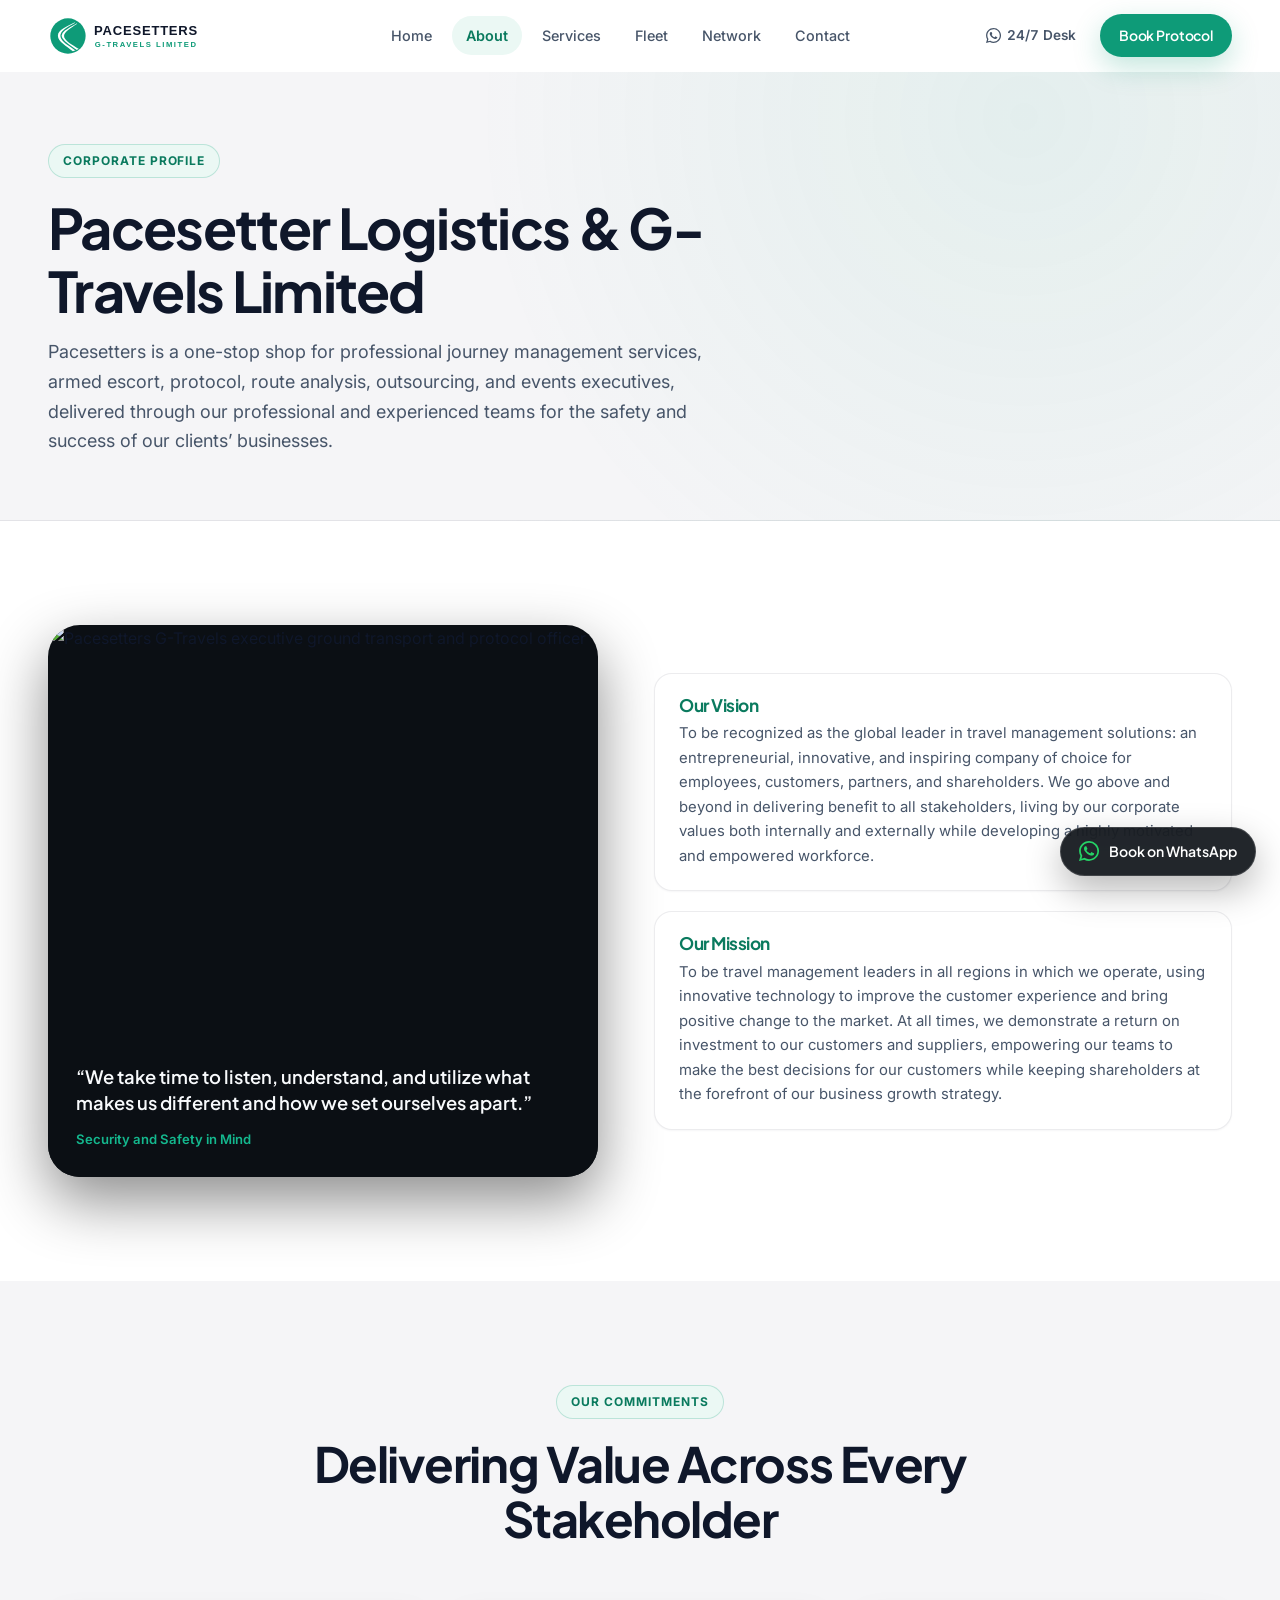
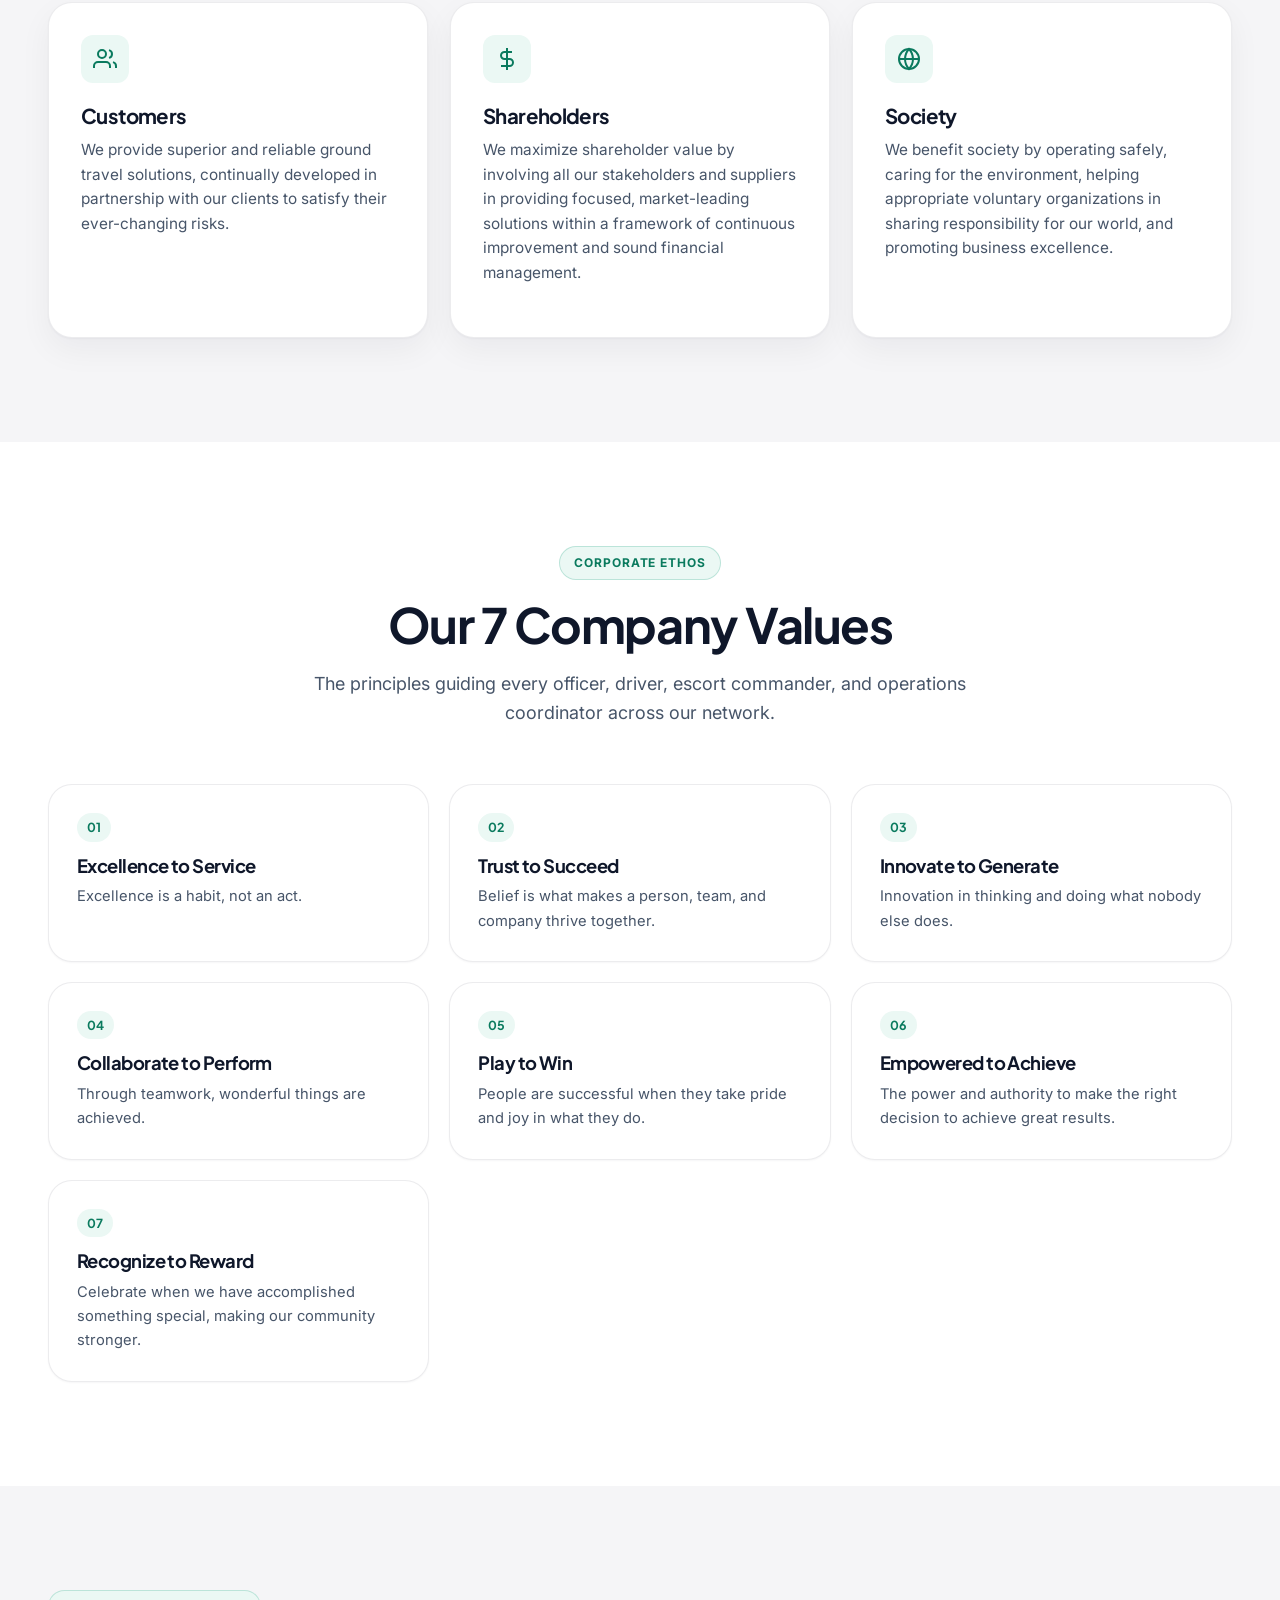
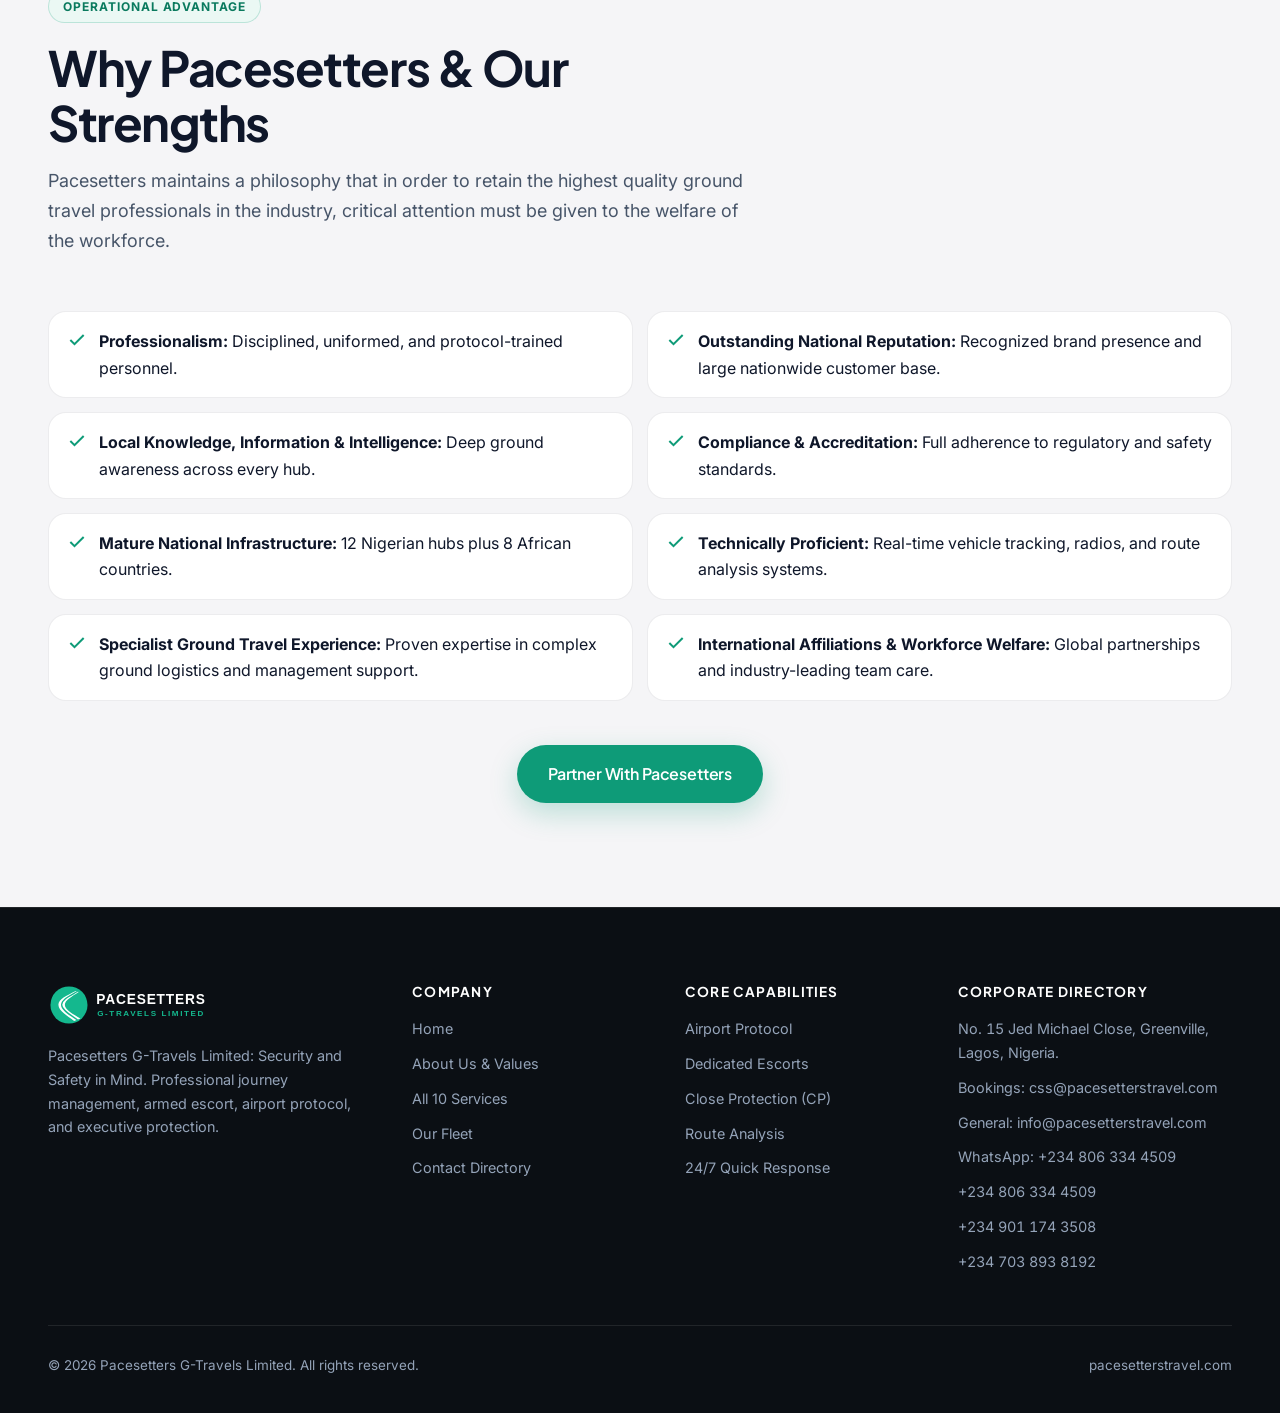
==== commit ef7305e5: "Update fleet to modern models, switch images to Cloudinary CDN, and route bookings to css@pacesetter" ====
--- a/about.html
+++ b/about.html
@@ -6,6 +6,7 @@
   <title>About Us | Pacesetters G-Travels Limited</title>
   <meta name="description" content="Learn about Pacesetter Logistics & G-Travels Limited: our vision, mission, 7 company values, core strengths, and commitment to customers, shareholders, and society.">
 
+  <link rel="preconnect" href="https://res.cloudinary.com" crossorigin>
   <link rel="preconnect" href="https://fonts.googleapis.com">
   <link rel="preconnect" href="https://fonts.gstatic.com" crossorigin>
   <link href="https://fonts.googleapis.com/css2?family=Inter:wght@400;500;600;700&family=Plus+Jakarta+Sans:wght@500;600;700;800&display=swap" rel="stylesheet">
@@ -75,7 +76,7 @@
     <section class="section">
       <div class="container editorial-split">
         <div class="vision-card reveal">
-          <img src="assets/images/pdf/vision-eye.jpg" alt="Vigilance and Attention to Detail">
+          <img src="https://res.cloudinary.com/duuuw7qo/image/upload/f_auto,q_auto,w_1200,c_limit/v1795521915/pacesetters/about-executive.jpg" alt="Pacesetters G-Travels executive ground transport and protocol officer">
           <div class="vision-caption">
             <blockquote>“We take time to listen, understand, and utilize what makes us different and how we set ourselves apart.”</blockquote>
             <span>Security and Safety in Mind</span>
@@ -285,7 +286,8 @@
           <h4>Corporate Directory</h4>
           <ul class="footer-links tabular-nums">
             <li>No. 15 Jed Michael Close, Greenville, Lagos, Nigeria.</li>
-            <li><a href="mailto:info@pacesetterstravel.com">info@pacesetterstravel.com</a></li>
+            <li><a href="mailto:css@pacesetterstravel.com">Bookings: css@pacesetterstravel.com</a></li>
+            <li><a href="mailto:info@pacesetterstravel.com">General: info@pacesetterstravel.com</a></li>
             <li><a href="https://wa.me/2348063344509?text=Hello%20Pacesetters%20G-Travels%2C%20I%20would%20like%20to%20book%20a%20journey%20or%20protocol%20service." target="_blank" rel="noopener noreferrer">WhatsApp: +234 806 334 4509</a></li>
             <li><a href="tel:+2348063344509">+234 806 334 4509</a></li>
             <li><a href="tel:+2349011743508">+234 901 174 3508</a></li>
--- a/style.css
+++ b/style.css
@@ -389,13 +389,20 @@
 .mobile-drawer {
   display: none;
   position: fixed;
-  inset: var(--nav-height) 0 0 0;
+  top: var(--nav-height);
+  left: 0;
+  right: 0;
+  height: calc(100vh - var(--nav-height));
+  height: calc(100dvh - var(--nav-height));
+  overflow-y: auto;
+  -webkit-overflow-scrolling: touch;
   z-index: 890;
   background-color: rgba(255, 255, 255, 0.98);
   backdrop-filter: blur(24px);
-  padding: 28px;
+  padding: 24px 20px max(28px, env(safe-area-inset-bottom));
   flex-direction: column;
   justify-content: space-between;
+  gap: 24px;
   border-top: 1px solid var(--border-light);
 }
 
@@ -525,18 +532,20 @@
   content: '';
   position: absolute;
   inset: 0;
-  background: radial-gradient(circle at 75% 18%, rgba(20, 184, 142, 0.25), transparent 55%);
+  z-index: 2;
+  background: linear-gradient(180deg, rgba(11, 15, 20, 0.22) 0%, rgba(11, 15, 20, 0.04) 45%, rgba(11, 15, 20, 0.72) 100%);
   pointer-events: none;
 }
 
 .hero-stage-img {
-  position: relative;
-  z-index: 2;
-  width: 96%;
-  max-height: 510px;
-  object-fit: contain;
-  object-position: bottom center;
-  filter: drop-shadow(0 18px 36px rgba(0, 0, 0, 0.45));
+  position: absolute;
+  inset: 0;
+  z-index: 1;
+  width: 100%;
+  height: 100%;
+  max-height: none;
+  object-fit: cover;
+  object-position: center 20%;
 }
 
 .hero-stage-badge {
@@ -1175,11 +1184,22 @@
   color: var(--ink-on-dark-muted);
 }
 
+.hero-content,
+.bento-card,
+.fleet-card,
+.hub-card,
+.concierge-info-card,
+.concierge-form-card,
+.direct-line-item > div {
+  min-width: 0;
+}
+
 .direct-line-item strong {
   display: block;
   font-size: 0.98rem;
   color: #ffffff;
   font-weight: 600;
+  overflow-wrap: anywhere;
 }
 
 .concierge-form-card {
@@ -1565,15 +1585,41 @@
 }
 
 /* ==========================================================================
-   RESPONSIVE BREAKPOINTS
+   TOUCH DEVICES & RESPONSIVE BREAKPOINTS (TABLET & MOBILE)
    ========================================================================== */
+@media (hover: none) {
+  .fleet-zoom-hint {
+    opacity: 0.92;
+  }
+  .bento-card:hover,
+  .fleet-card:hover,
+  .hub-card:hover,
+  .btn-primary:hover,
+  .btn-secondary:hover,
+  .whatsapp-float:hover {
+    transform: none;
+  }
+}
+
 @media (max-width: 1080px) {
+  .section {
+    padding: 84px 0;
+  }
   .hero-grid,
   .editorial-split,
   .concierge-grid {
     grid-template-columns: 1fr;
     gap: 40px;
   }
+  .hero-stage {
+    max-width: 640px;
+    width: 100%;
+    margin: 0 auto;
+    min-height: 480px;
+  }
+  .bento-card {
+    grid-column: span 6;
+  }
   .fleet-grid {
     grid-template-columns: repeat(2, minmax(0, 1fr));
   }
@@ -1585,10 +1631,14 @@
   }
   .footer-grid {
     grid-template-columns: repeat(2, minmax(0, 1fr));
+    gap: 36px;
   }
 }
 
 @media (max-width: 860px) {
+  .nav-logo img {
+    height: 36px;
+  }
   .nav-menu,
   .nav-phone,
   .nav-actions .btn-primary {
@@ -1596,43 +1646,211 @@
   }
   .nav-toggle {
     display: inline-flex;
+    min-width: 44px;
+    min-height: 44px;
+  }
+  .hub-grid {
+    grid-template-columns: repeat(2, minmax(0, 1fr));
+  }
+  .checklist-grid {
+    grid-template-columns: 1fr;
+  }
+}
+
+@media (max-width: 680px) {
+  :root {
+    --nav-height: 64px;
+  }
+  .container {
+    padding: 0 18px;
+  }
+  .section {
+    padding: 64px 0;
+  }
+  .section-header {
+    margin-bottom: 36px;
+  }
+  .section-lead {
+    font-size: 1rem;
+  }
+  .page-hero {
+    padding: 48px 0 44px;
+  }
+  .page-hero p {
+    font-size: 1rem;
+  }
+  .hero {
+    padding: 36px 0 56px;
+  }
+  .hero-subtitle {
+    font-size: 1.02rem;
+    margin-bottom: 26px;
+  }
+  .hero-actions {
+    margin-bottom: 28px;
+  }
+  .hero-whatsapp-note {
+    margin: -8px 0 26px;
+    font-size: 0.86rem;
+    align-items: flex-start;
+  }
+  .hero-metrics {
+    grid-template-columns: repeat(2, minmax(0, 1fr));
+    gap: 16px;
+    padding-top: 22px;
+  }
+  .hero-stage {
+    min-height: 390px;
+    border-radius: var(--radius-lg);
+  }
+  .hero-stage-img {
+    object-position: center 18%;
+  }
+  .hero-stage-badge {
+    top: 14px;
+    left: 14px;
+    font-size: 0.72rem;
+    padding: 6px 12px;
+  }
+  .hero-stage-chip {
+    left: 12px;
+    right: 12px;
+    bottom: 12px;
+    flex-direction: column;
+    align-items: flex-start;
+    gap: 8px;
+    padding: 14px 16px;
+  }
+  .btn {
+    white-space: normal;
+    text-align: center;
+    line-height: 1.3;
+  }
+  .btn-lg {
+    padding: 13px 22px;
+    font-size: 0.95rem;
   }
   .bento-card,
   .bento-card.span-6 {
     grid-column: span 12;
-  }
-}
-
-@media (max-width: 680px) {
-  .section {
-    padding: 72px 0;
-  }
-  .container {
-    padding: 0 20px;
-  }
-  .hero {
-    padding: 40px 0 64px;
-  }
-  .hero-metrics {
-    grid-template-columns: repeat(2, minmax(0, 1fr));
-  }
-  .hero-stage {
-    min-height: 420px;
+    padding: 24px 20px;
+  }
+  .fleet-controls {
+    gap: 8px;
+    margin-bottom: 30px;
+  }
+  .filter-pill,
+  .segment-btn {
+    min-height: 44px;
+  }
+  .filter-pill {
+    padding: 10px 15px;
+    font-size: 0.82rem;
+  }
+  .segmented-control {
+    display: grid;
+    grid-template-columns: 1fr 1fr;
+    width: 100%;
+    margin-bottom: 28px;
+  }
+  .segment-btn {
+    padding: 10px;
+    font-size: 0.82rem;
   }
   .fleet-grid,
-  .hub-grid,
   .values-grid,
-  .checklist-grid,
   .form-grid,
   .footer-grid {
     grid-template-columns: 1fr;
   }
+  .hub-grid {
+    grid-template-columns: repeat(2, minmax(0, 1fr));
+    gap: 12px;
+  }
+  .hub-card {
+    padding: 16px;
+  }
   .form-group.full {
     grid-column: span 1;
   }
+  .form-control {
+    font-size: 16px;
+    min-height: 46px;
+  }
+  .form-submit-row,
+  .dispatch-actions {
+    flex-direction: column;
+    align-items: stretch;
+  }
+  .form-submit-row .btn,
+  .dispatch-actions .btn {
+    width: 100%;
+  }
   .concierge-info-card,
   .concierge-form-card {
-    padding: 26px 22px;
+    padding: 24px 20px;
+    border-radius: var(--radius-lg);
+  }
+  .modal-backdrop {
+    padding: 12px;
+  }
+  .modal-dialog {
+    padding: 24px 20px;
+    border-radius: var(--radius-lg);
+  }
+  .modal-close {
+    min-width: 44px;
+    min-height: 44px;
+    top: 12px;
+    right: 12px;
+  }
+  .lightbox-footer {
+    padding: 18px 20px;
+    flex-direction: column;
+    align-items: stretch;
+  }
+  .lightbox-nav {
+    display: grid;
+    grid-template-columns: 1fr 1fr;
+    gap: 8px;
+  }
+  .lightbox-nav #lightbox-request-btn {
+    grid-column: span 2;
+  }
+  .site-footer {
+    padding-top: 56px;
+    padding-bottom: calc(88px + env(safe-area-inset-bottom));
+  }
+  .whatsapp-float {
+    right: 16px;
+    bottom: max(16px, env(safe-area-inset-bottom));
+    padding: 11px 16px;
+    font-size: 0.84rem;
+  }
+}
+
+@media (max-width: 480px) {
+  .nav-logo img {
+    height: 32px;
+  }
+  .hero-actions {
+    flex-direction: column;
+  }
+  .hero-actions .btn {
+    width: 100%;
+  }
+  .metric-value {
+    font-size: 1.4rem;
+  }
+  .client-pill {
+    padding: 7px 13px;
+    font-size: 0.8rem;
+  }
+}
+
+@media (max-width: 380px) {
+  .hub-grid {
+    grid-template-columns: 1fr;
   }
 }
 
@@ -1713,11 +1931,3 @@
   border-color: rgba(37, 211, 102, 0.5);
 }
 
-@media (max-width: 680px) {
-  .whatsapp-float {
-    right: 16px;
-    bottom: 16px;
-    padding: 11px 15px;
-    font-size: 0.82rem;
-  }
-}
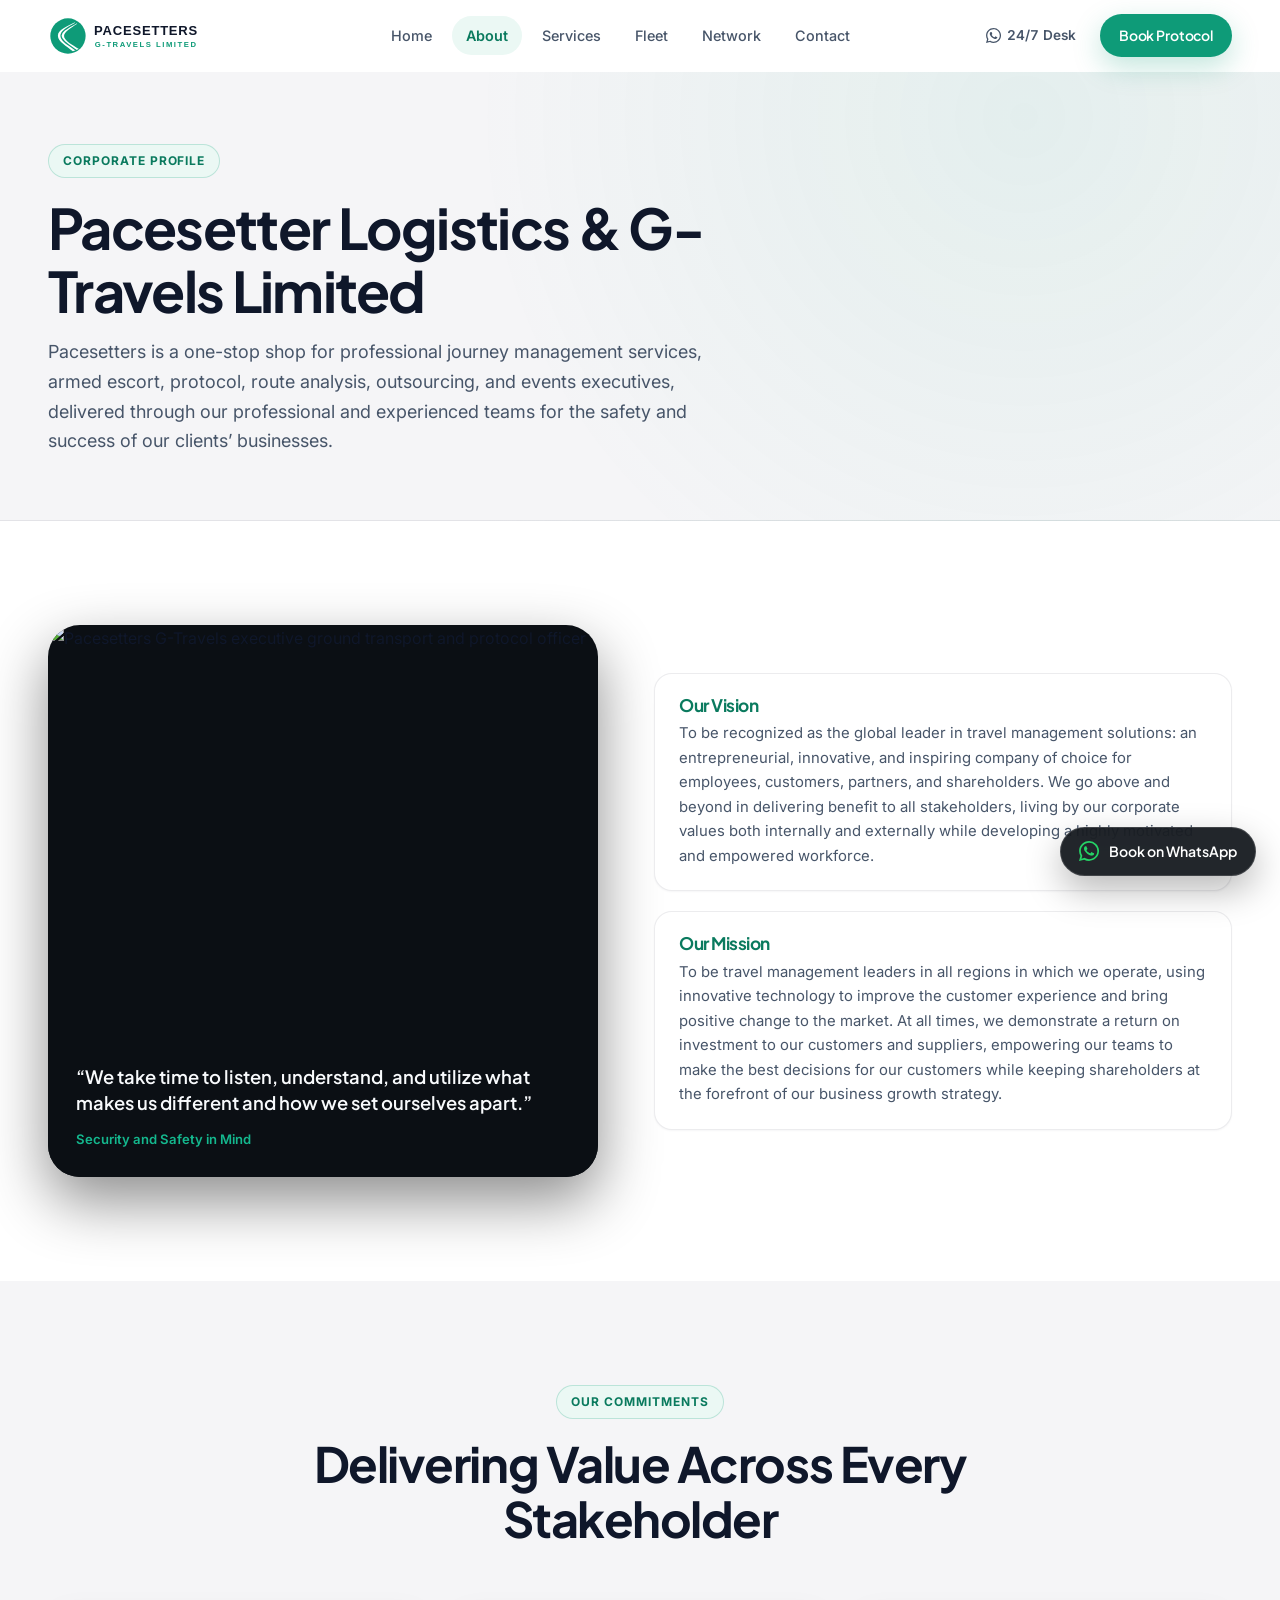
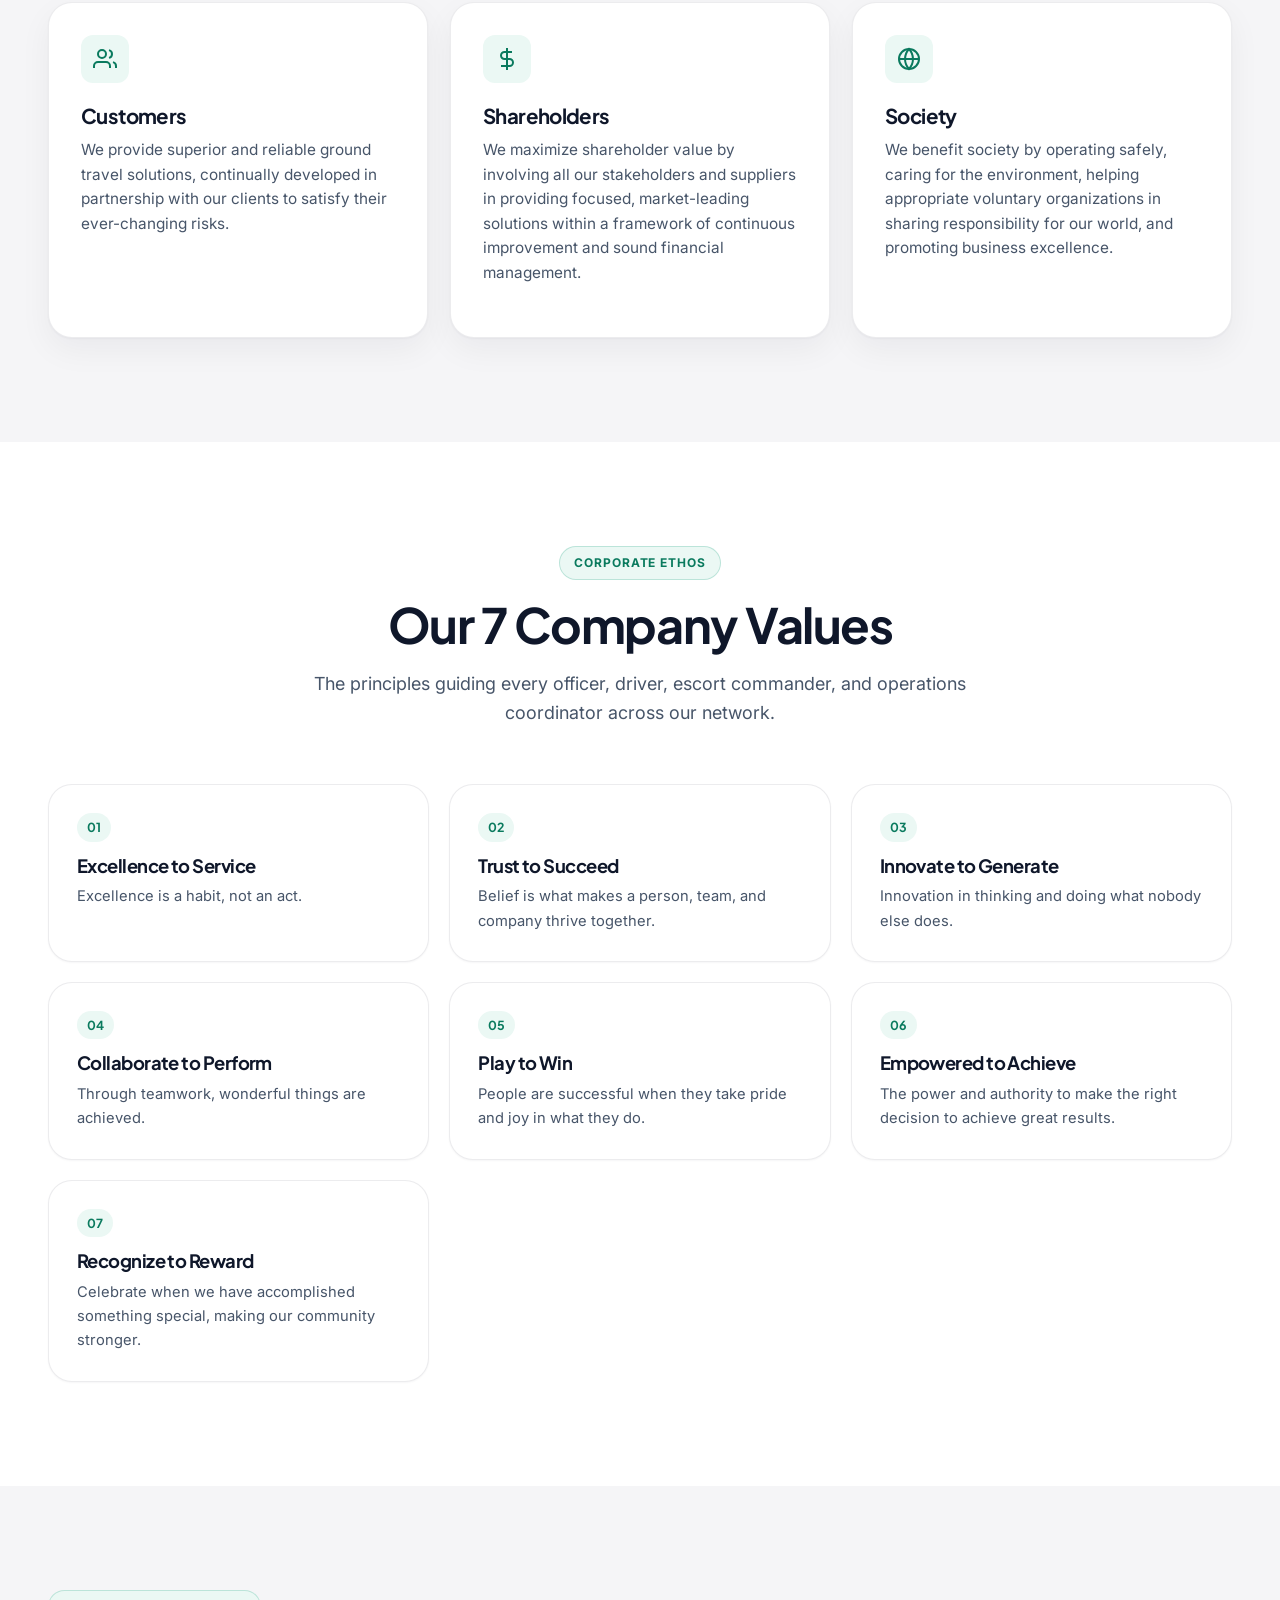
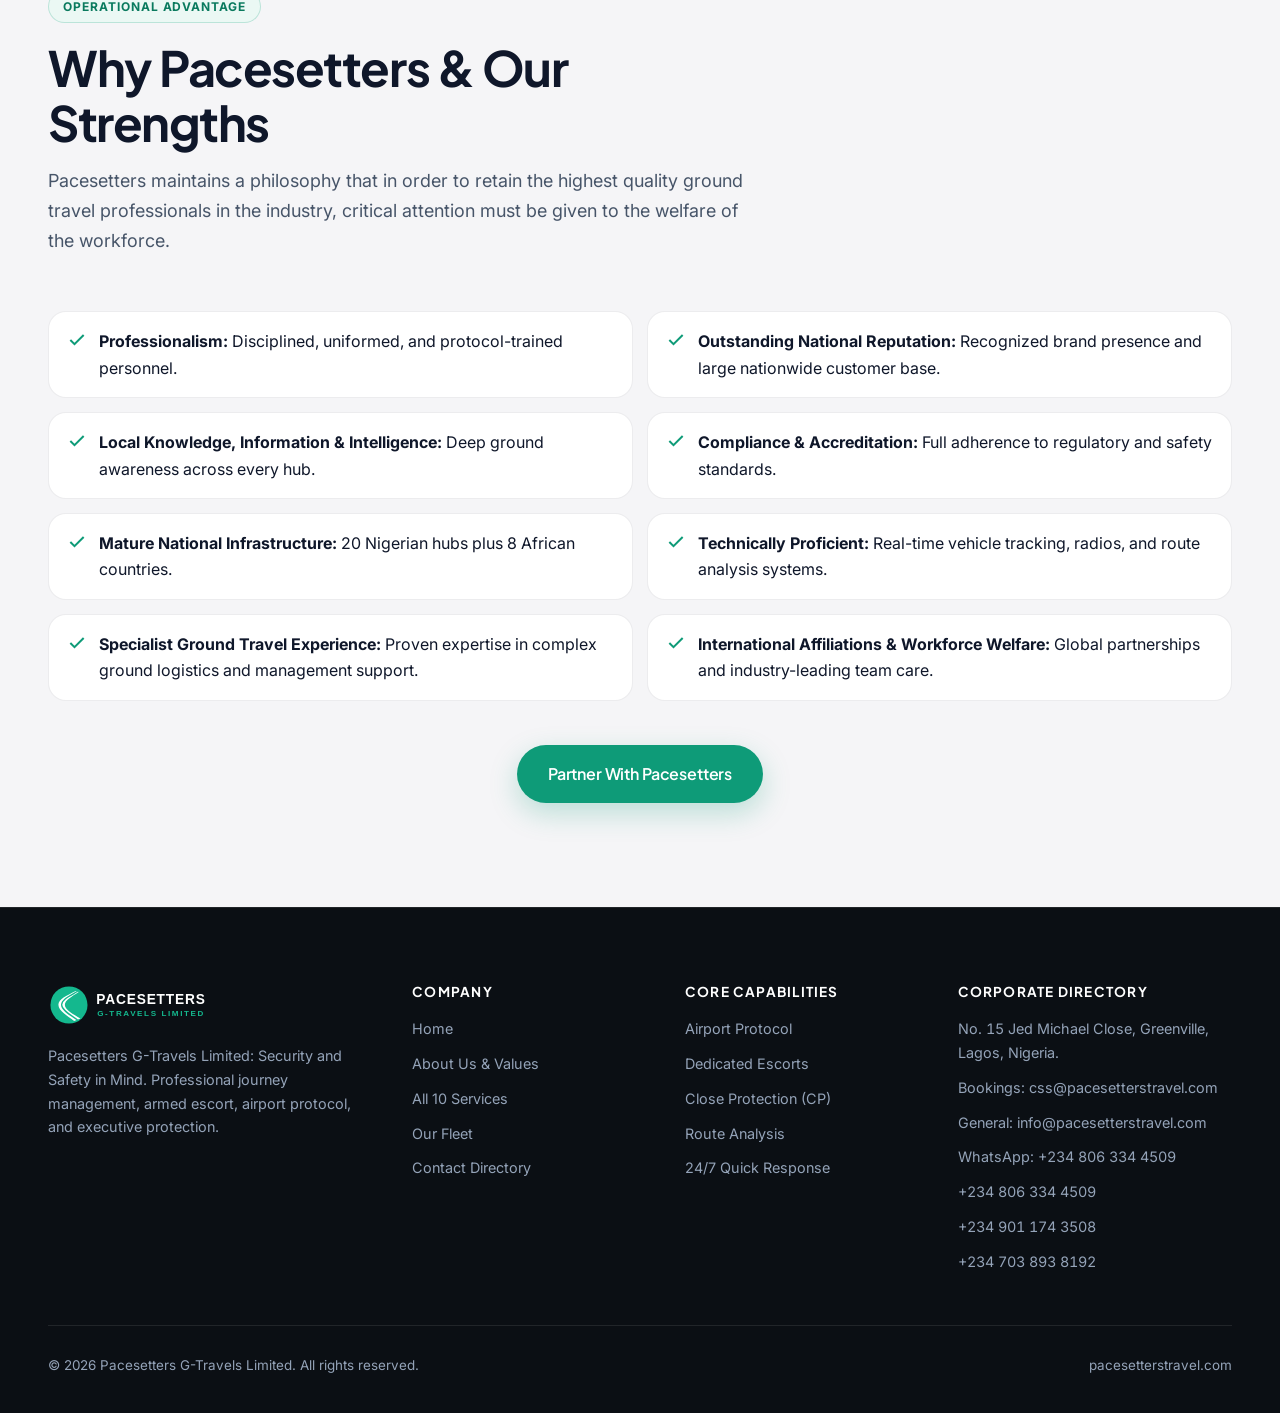
==== commit 18413d28: "Add 8 Nigerian hubs, BDO Global clientele, and 6 refreshed Cloudinary fleet images" ====
--- a/about.html
+++ b/about.html
@@ -229,7 +229,7 @@
           </div>
           <div class="check-item reveal">
             <svg width="20" height="20" viewBox="0 0 24 24" fill="none" stroke="currentColor" stroke-width="2.4"><polyline points="20 6 9 17 4 12"/></svg>
-            <div><strong>Mature National Infrastructure:</strong> 12 Nigerian hubs plus 8 African countries.</div>
+            <div><strong>Mature National Infrastructure:</strong> 20 Nigerian hubs plus 8 African countries.</div>
           </div>
           <div class="check-item reveal">
             <svg width="20" height="20" viewBox="0 0 24 24" fill="none" stroke="currentColor" stroke-width="2.4"><polyline points="20 6 9 17 4 12"/></svg>
